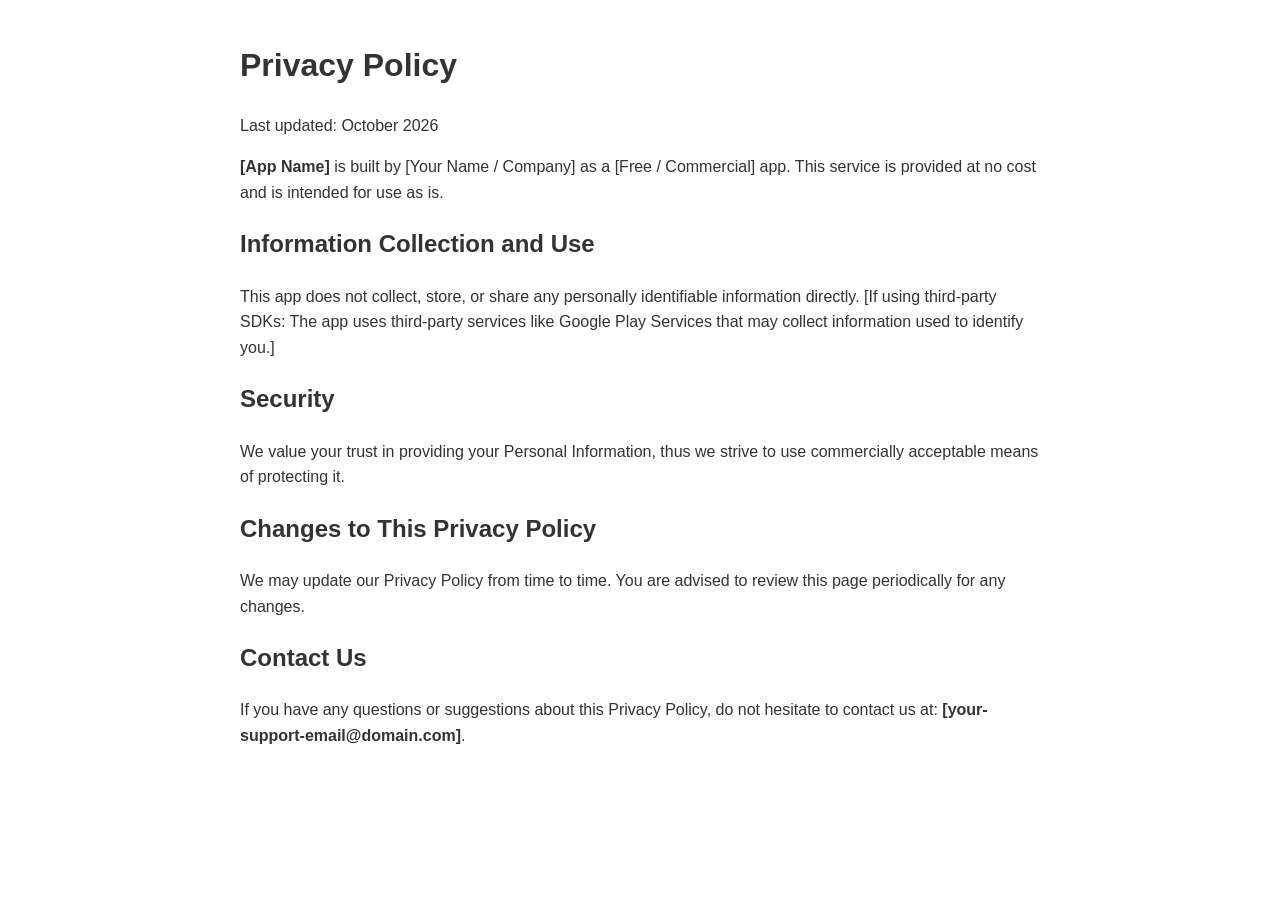
==== Privacy-Policy/index.html @ a376eac1 "Add initial Privacy Policy HTML file" ====
<!DOCTYPE html>
<html lang="en">
<head>
    <meta charset="UTF-8">
    <title>Privacy Policy - [App Name]</title>
    <style>body { font-family: sans-serif; max-width: 800px; margin: 40px auto; padding: 0 20px; line-height: 1.6; color: #333; }</style>
</head>
<body>
    <h1>Privacy Policy</h1>
    <p>Last updated: October 2026</p>
    <p><strong>[App Name]</strong> is built by [Your Name / Company] as a [Free / Commercial] app. This service is provided at no cost and is intended for use as is.</p>
    
    <h2>Information Collection and Use</h2>
    <p>This app does not collect, store, or share any personally identifiable information directly. [If using third-party SDKs: The app uses third-party services like Google Play Services that may collect information used to identify you.]</p>
    
    <h2>Security</h2>
    <p>We value your trust in providing your Personal Information, thus we strive to use commercially acceptable means of protecting it.</p>
    
    <h2>Changes to This Privacy Policy</h2>
    <p>We may update our Privacy Policy from time to time. You are advised to review this page periodically for any changes.</p>
    
    <h2>Contact Us</h2>
    <p>If you have any questions or suggestions about this Privacy Policy, do not hesitate to contact us at: <strong>[your-support-email@domain.com]</strong>.</p>
</body>
</html>
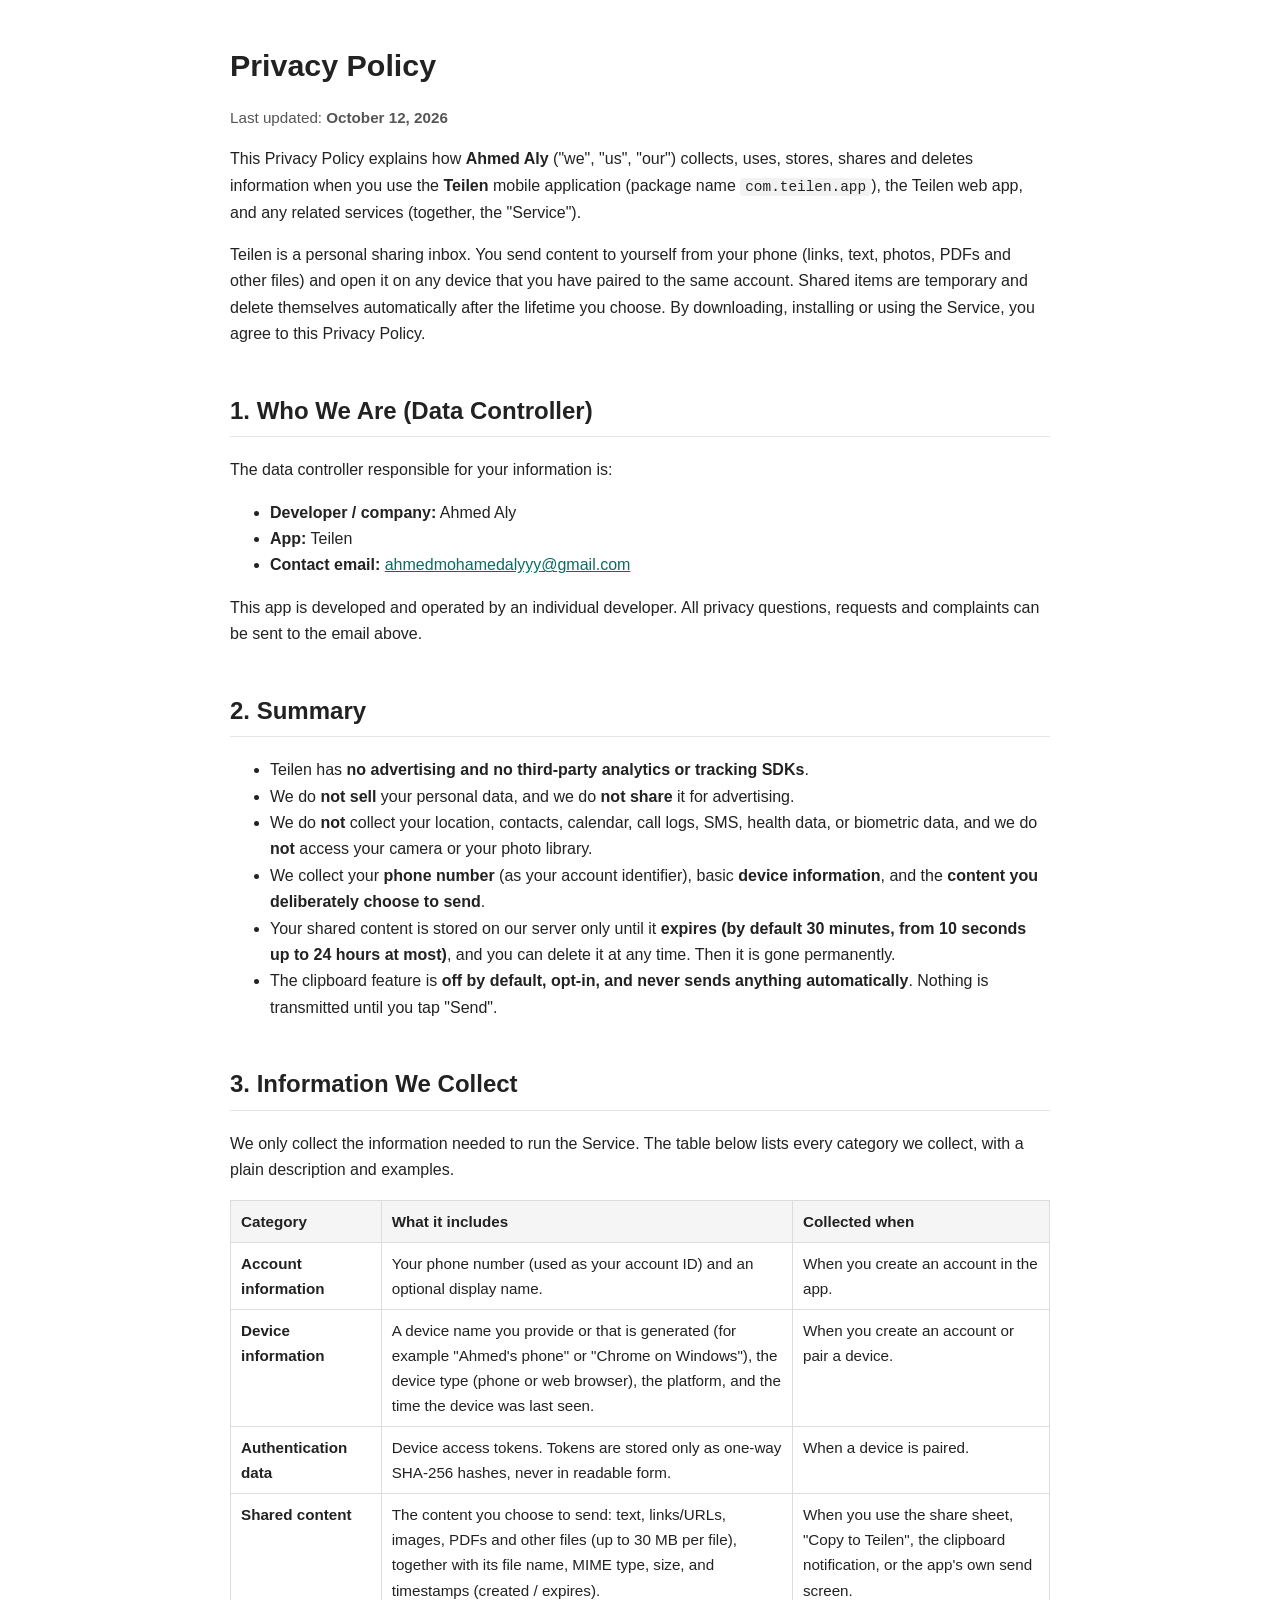
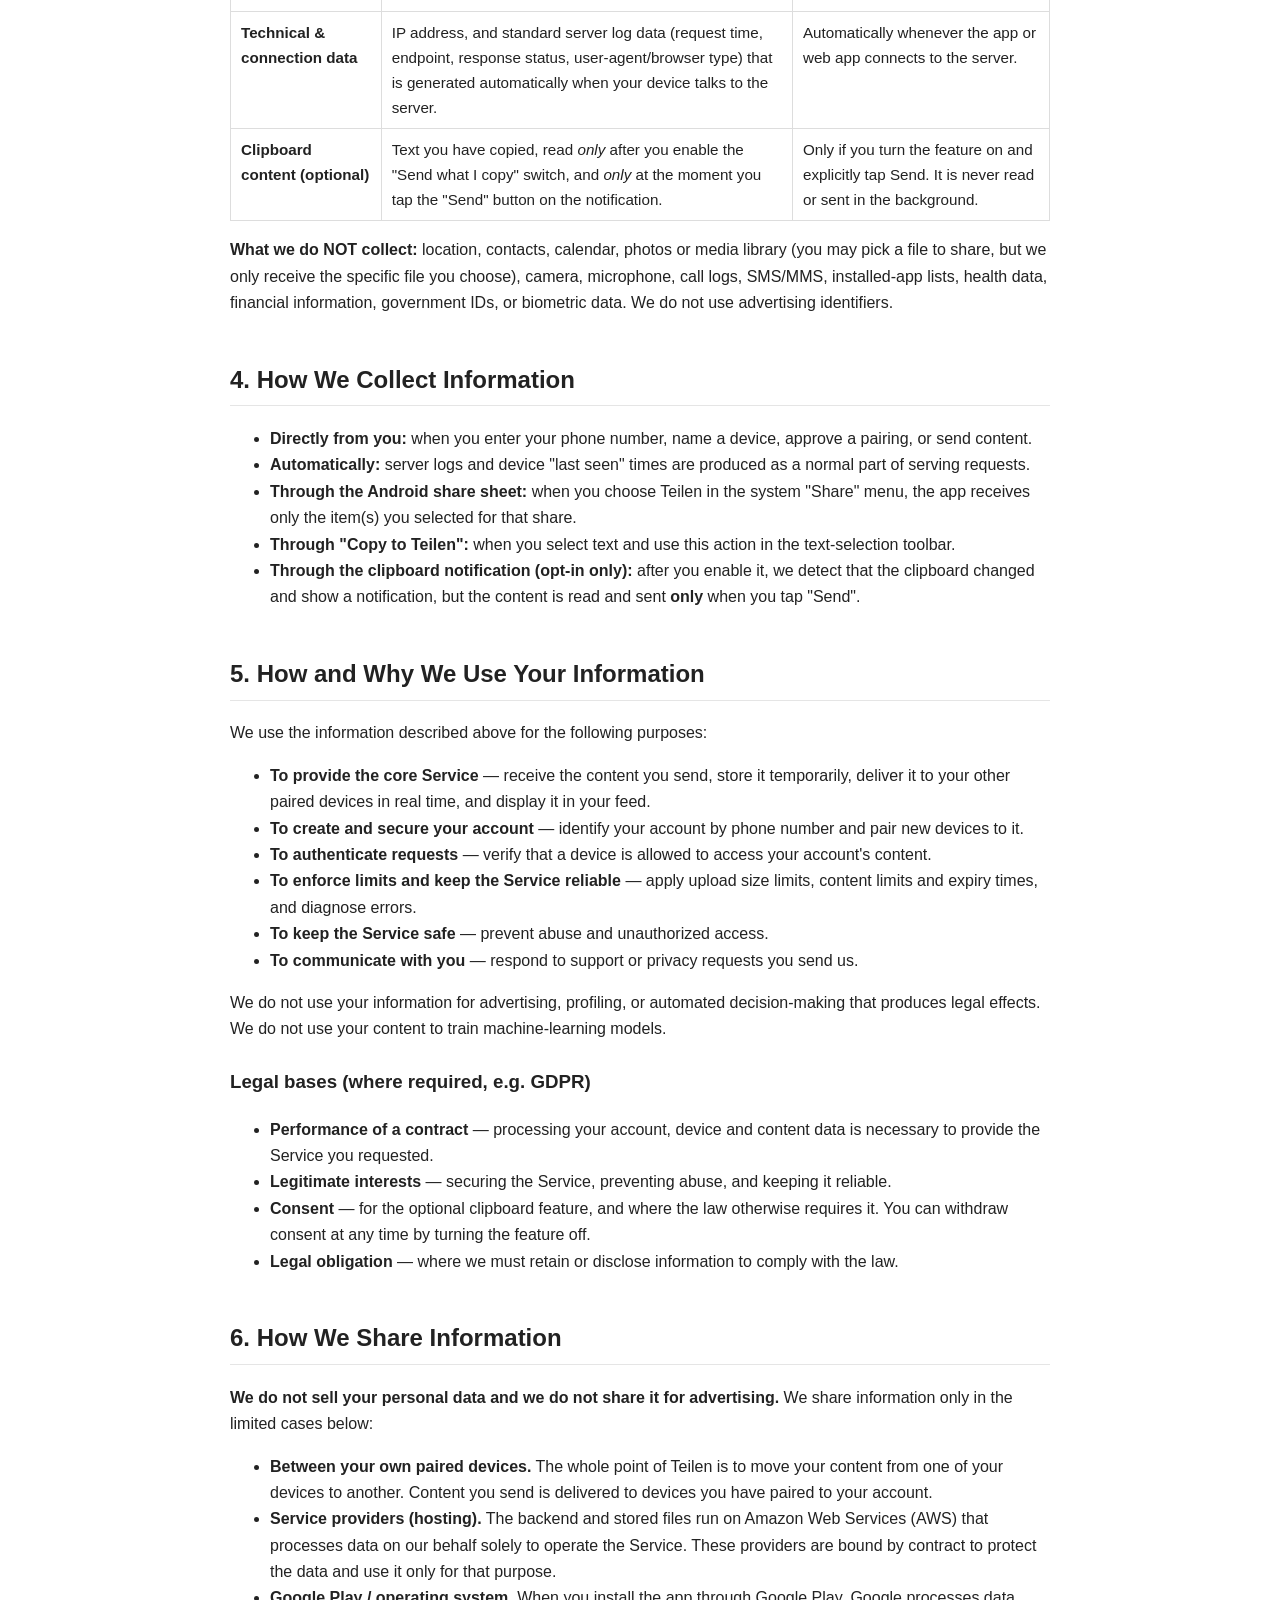
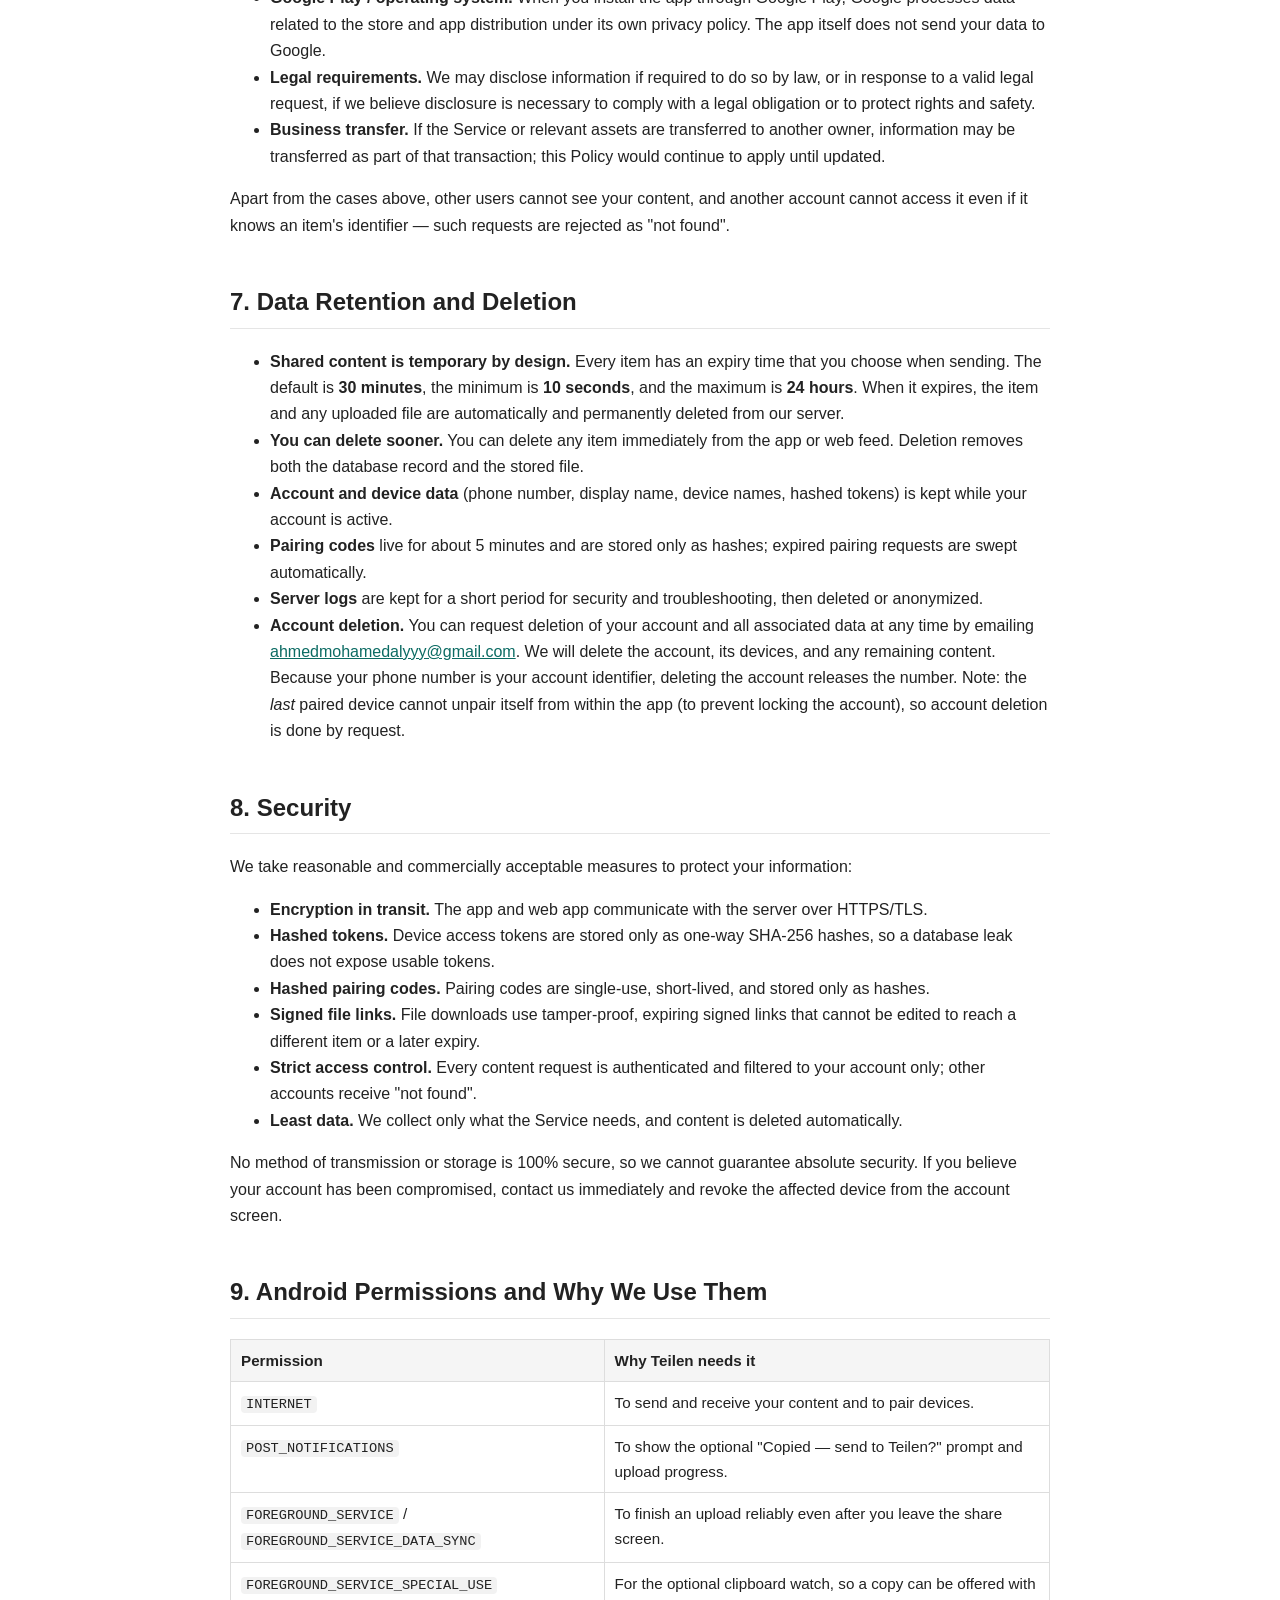
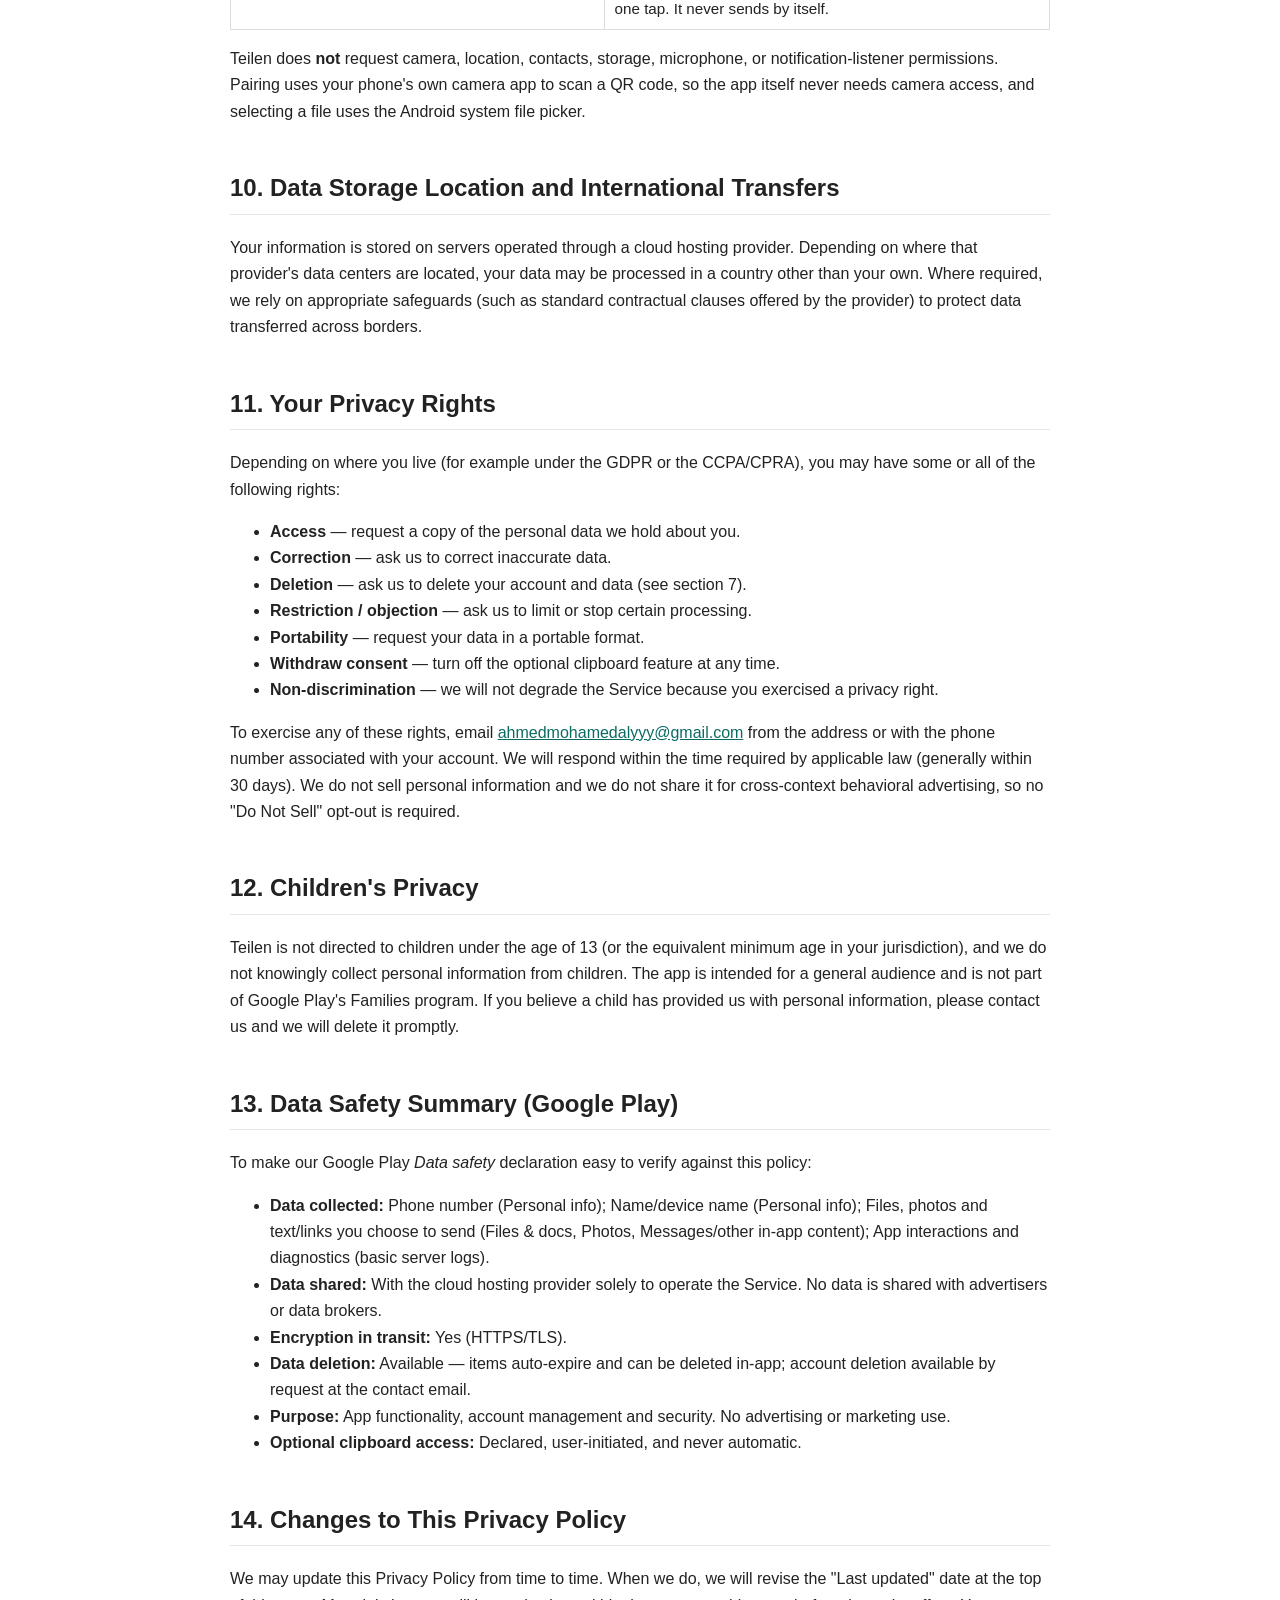
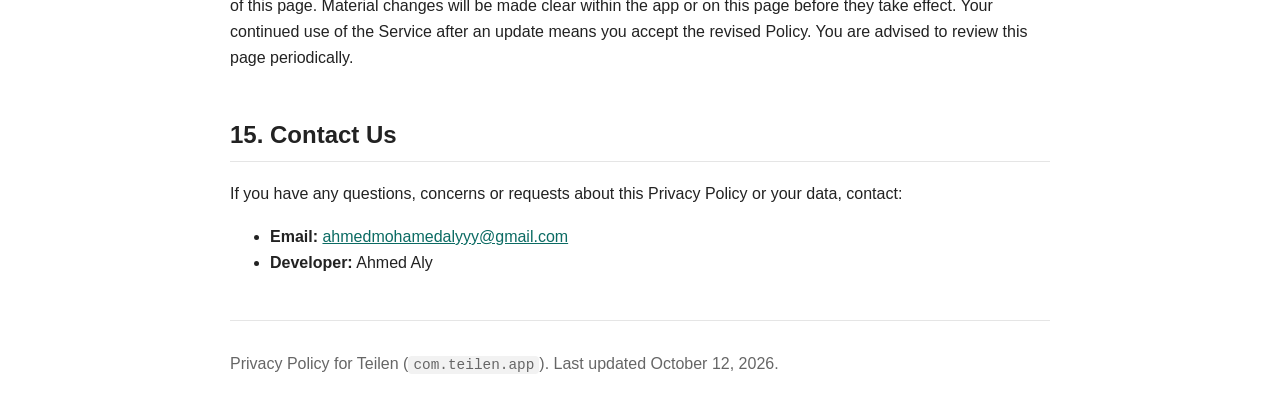
==== commit c2855e27: "feat: update Privacy Policy with detailed data handling practices and security measures" ====
--- a/Privacy-Policy/index.html
+++ b/Privacy-Policy/index.html
@@ -2,24 +2,308 @@
 <html lang="en">
 <head>
     <meta charset="UTF-8">
-    <title>Privacy Policy - [App Name]</title>
-    <style>body { font-family: sans-serif; max-width: 800px; margin: 40px auto; padding: 0 20px; line-height: 1.6; color: #333; }</style>
+    <meta name="viewport" content="width=device-width, initial-scale=1.0">
+    <title>Privacy Policy - Teilen</title>
+    <meta name="description" content="Privacy Policy for the Teilen Android app and web app. What data Teilen collects, how it is used, how long it is kept, and how to delete it.">
+    <style>
+        :root { color-scheme: light dark; }
+        body {
+            font-family: -apple-system, BlinkMacSystemFont, "Segoe UI", Roboto, Helvetica, Arial, sans-serif;
+            max-width: 820px;
+            margin: 40px auto;
+            padding: 0 20px;
+            line-height: 1.65;
+            color: #222;
+            background: #fff;
+        }
+        h1 { font-size: 1.9rem; margin-bottom: 0.2em; }
+        h2 { margin-top: 1.8em; border-bottom: 1px solid #e5e5e5; padding-bottom: 0.25em; }
+        h3 { margin-top: 1.3em; }
+        p, li { font-size: 1rem; }
+        .meta { color: #555; font-size: 0.95rem; }
+        table { border-collapse: collapse; width: 100%; margin: 1em 0; font-size: 0.95rem; }
+        th, td { border: 1px solid #ddd; padding: 8px 10px; text-align: left; vertical-align: top; }
+        th { background: #f5f5f5; }
+        code { background: #f2f2f2; padding: 1px 5px; border-radius: 4px; font-size: 0.9em; }
+        a { color: #0b6b63; }
+        footer { margin-top: 3em; padding-top: 1em; border-top: 1px solid #e5e5e5; color: #666; font-size: 0.9rem; }
+        @media (prefers-color-scheme: dark) {
+            body { color: #e6e6e6; background: #121212; }
+            h2 { border-bottom-color: #333; }
+            .meta, footer { color: #a5a5a5; }
+            th, td { border-color: #333; }
+            th { background: #1e1e1e; }
+            code { background: #262626; }
+            a { color: #5fd3c7; }
+        }
+    </style>
 </head>
 <body>
     <h1>Privacy Policy</h1>
-    <p>Last updated: October 2026</p>
-    <p><strong>[App Name]</strong> is built by [Your Name / Company] as a [Free / Commercial] app. This service is provided at no cost and is intended for use as is.</p>
-    
-    <h2>Information Collection and Use</h2>
-    <p>This app does not collect, store, or share any personally identifiable information directly. [If using third-party SDKs: The app uses third-party services like Google Play Services that may collect information used to identify you.]</p>
-    
-    <h2>Security</h2>
-    <p>We value your trust in providing your Personal Information, thus we strive to use commercially acceptable means of protecting it.</p>
-    
-    <h2>Changes to This Privacy Policy</h2>
-    <p>We may update our Privacy Policy from time to time. You are advised to review this page periodically for any changes.</p>
-    
-    <h2>Contact Us</h2>
-    <p>If you have any questions or suggestions about this Privacy Policy, do not hesitate to contact us at: <strong>[your-support-email@domain.com]</strong>.</p>
+    <p class="meta">Last updated: <strong>October 12, 2026</strong></p>
+
+    <p>
+        This Privacy Policy explains how <strong>Ahmed Aly</strong> ("we", "us", "our") collects,
+        uses, stores, shares and deletes information when you use the <strong>Teilen</strong> mobile
+        application (package name <code>com.teilen.app</code>), the Teilen web app, and any related
+        services (together, the "Service").
+    </p>
+    <p>
+        Teilen is a personal sharing inbox. You send content to yourself from your phone (links,
+        text, photos, PDFs and other files) and open it on any device that you have paired to the
+        same account. Shared items are temporary and delete themselves automatically after the
+        lifetime you choose. By downloading, installing or using the Service, you agree to this
+        Privacy Policy.
+    </p>
+
+    <h2>1. Who We Are (Data Controller)</h2>
+    <p>
+        The data controller responsible for your information is:
+    </p>
+    <ul>
+        <li><strong>Developer / company:</strong> Ahmed Aly</li>
+        <li><strong>App:</strong> Teilen</li>
+        <li><strong>Contact email:</strong> <a href="mailto:ahmedmohamedalyyy@gmail.com">ahmedmohamedalyyy@gmail.com</a></li>
+    </ul>
+    <p>
+        This app is developed and operated by an individual developer. All privacy questions,
+        requests and complaints can be sent to the email above.
+    </p>
+
+    <h2>2. Summary</h2>
+    <ul>
+        <li>Teilen has <strong>no advertising and no third-party analytics or tracking SDKs</strong>.</li>
+        <li>We do <strong>not sell</strong> your personal data, and we do <strong>not share</strong> it for advertising.</li>
+        <li>We do <strong>not</strong> collect your location, contacts, calendar, call logs, SMS, health data, or biometric data, and we do <strong>not</strong> access your camera or your photo library.</li>
+        <li>We collect your <strong>phone number</strong> (as your account identifier), basic <strong>device information</strong>, and the <strong>content you deliberately choose to send</strong>.</li>
+        <li>Your shared content is stored on our server only until it <strong>expires (by default 30 minutes, from 10 seconds up to 24 hours at most)</strong>, and you can delete it at any time. Then it is gone permanently.</li>
+        <li>The clipboard feature is <strong>off by default, opt-in, and never sends anything automatically</strong>. Nothing is transmitted until you tap "Send".</li>
+    </ul>
+
+    <h2>3. Information We Collect</h2>
+    <p>
+        We only collect the information needed to run the Service. The table below lists every
+        category we collect, with a plain description and examples.
+    </p>
+
+    <table>
+        <thead>
+            <tr>
+                <th>Category</th>
+                <th>What it includes</th>
+                <th>Collected when</th>
+            </tr>
+        </thead>
+        <tbody>
+            <tr>
+                <td><strong>Account information</strong></td>
+                <td>Your phone number (used as your account ID) and an optional display name.</td>
+                <td>When you create an account in the app.</td>
+            </tr>
+            <tr>
+                <td><strong>Device information</strong></td>
+                <td>A device name you provide or that is generated (for example "Ahmed's phone" or "Chrome on Windows"), the device type (phone or web browser), the platform, and the time the device was last seen.</td>
+                <td>When you create an account or pair a device.</td>
+            </tr>
+            <tr>
+                <td><strong>Authentication data</strong></td>
+                <td>Device access tokens. Tokens are stored only as one-way SHA-256 hashes, never in readable form.</td>
+                <td>When a device is paired.</td>
+            </tr>
+            <tr>
+                <td><strong>Shared content</strong></td>
+                <td>The content you choose to send: text, links/URLs, images, PDFs and other files (up to 30&nbsp;MB per file), together with its file name, MIME type, size, and timestamps (created / expires).</td>
+                <td>When you use the share sheet, "Copy to Teilen", the clipboard notification, or the app's own send screen.</td>
+            </tr>
+            <tr>
+                <td><strong>Technical &amp; connection data</strong></td>
+                <td>IP address, and standard server log data (request time, endpoint, response status, user-agent/browser type) that is generated automatically when your device talks to the server.</td>
+                <td>Automatically whenever the app or web app connects to the server.</td>
+            </tr>
+            <tr>
+                <td><strong>Clipboard content (optional)</strong></td>
+                <td>Text you have copied, read <em>only</em> after you enable the "Send what I copy" switch, and <em>only</em> at the moment you tap the "Send" button on the notification.</td>
+                <td>Only if you turn the feature on and explicitly tap Send. It is never read or sent in the background.</td>
+            </tr>
+        </tbody>
+    </table>
+
+    <p>
+        <strong>What we do NOT collect:</strong> location, contacts, calendar, photos or media
+        library (you may pick a file to share, but we only receive the specific file you choose),
+        camera, microphone, call logs, SMS/MMS, installed-app lists, health data, financial
+        information, government IDs, or biometric data. We do not use advertising identifiers.
+    </p>
+
+    <h2>4. How We Collect Information</h2>
+    <ul>
+        <li><strong>Directly from you:</strong> when you enter your phone number, name a device, approve a pairing, or send content.</li>
+        <li><strong>Automatically:</strong> server logs and device "last seen" times are produced as a normal part of serving requests.</li>
+        <li><strong>Through the Android share sheet:</strong> when you choose Teilen in the system "Share" menu, the app receives only the item(s) you selected for that share.</li>
+        <li><strong>Through "Copy to Teilen":</strong> when you select text and use this action in the text-selection toolbar.</li>
+        <li><strong>Through the clipboard notification (opt-in only):</strong> after you enable it, we detect that the clipboard changed and show a notification, but the content is read and sent <strong>only</strong> when you tap "Send".</li>
+    </ul>
+
+    <h2>5. How and Why We Use Your Information</h2>
+    <p>We use the information described above for the following purposes:</p>
+    <ul>
+        <li><strong>To provide the core Service</strong> — receive the content you send, store it temporarily, deliver it to your other paired devices in real time, and display it in your feed.</li>
+        <li><strong>To create and secure your account</strong> — identify your account by phone number and pair new devices to it.</li>
+        <li><strong>To authenticate requests</strong> — verify that a device is allowed to access your account's content.</li>
+        <li><strong>To enforce limits and keep the Service reliable</strong> — apply upload size limits, content limits and expiry times, and diagnose errors.</li>
+        <li><strong>To keep the Service safe</strong> — prevent abuse and unauthorized access.</li>
+        <li><strong>To communicate with you</strong> — respond to support or privacy requests you send us.</li>
+    </ul>
+    <p>
+        We do not use your information for advertising, profiling, or automated decision-making that
+        produces legal effects. We do not use your content to train machine-learning models.
+    </p>
+
+    <h3>Legal bases (where required, e.g. GDPR)</h3>
+    <ul>
+        <li><strong>Performance of a contract</strong> — processing your account, device and content data is necessary to provide the Service you requested.</li>
+        <li><strong>Legitimate interests</strong> — securing the Service, preventing abuse, and keeping it reliable.</li>
+        <li><strong>Consent</strong> — for the optional clipboard feature, and where the law otherwise requires it. You can withdraw consent at any time by turning the feature off.</li>
+        <li><strong>Legal obligation</strong> — where we must retain or disclose information to comply with the law.</li>
+    </ul>
+
+    <h2>6. How We Share Information</h2>
+    <p>
+        <strong>We do not sell your personal data and we do not share it for advertising.</strong>
+        We share information only in the limited cases below:
+    </p>
+    <ul>
+        <li><strong>Between your own paired devices.</strong> The whole point of Teilen is to move your content from one of your devices to another. Content you send is delivered to devices you have paired to your account.</li>
+        <li><strong>Service providers (hosting).</strong> The backend and stored files run on Amazon Web Services (AWS) that processes data on our behalf solely to operate the Service. These providers are bound by contract to protect the data and use it only for that purpose.</li>
+        <li><strong>Google Play / operating system.</strong> When you install the app through Google Play, Google processes data related to the store and app distribution under its own privacy policy. The app itself does not send your data to Google.</li>
+        <li><strong>Legal requirements.</strong> We may disclose information if required to do so by law, or in response to a valid legal request, if we believe disclosure is necessary to comply with a legal obligation or to protect rights and safety.</li>
+        <li><strong>Business transfer.</strong> If the Service or relevant assets are transferred to another owner, information may be transferred as part of that transaction; this Policy would continue to apply until updated.</li>
+    </ul>
+    <p>
+        Apart from the cases above, other users cannot see your content, and another account cannot
+        access it even if it knows an item's identifier — such requests are rejected as "not found".
+    </p>
+
+    <h2>7. Data Retention and Deletion</h2>
+    <ul>
+        <li><strong>Shared content is temporary by design.</strong> Every item has an expiry time that you choose when sending. The default is <strong>30 minutes</strong>, the minimum is <strong>10 seconds</strong>, and the maximum is <strong>24 hours</strong>. When it expires, the item and any uploaded file are automatically and permanently deleted from our server.</li>
+        <li><strong>You can delete sooner.</strong> You can delete any item immediately from the app or web feed. Deletion removes both the database record and the stored file.</li>
+        <li><strong>Account and device data</strong> (phone number, display name, device names, hashed tokens) is kept while your account is active.</li>
+        <li><strong>Pairing codes</strong> live for about 5 minutes and are stored only as hashes; expired pairing requests are swept automatically.</li>
+        <li><strong>Server logs</strong> are kept for a short period for security and troubleshooting, then deleted or anonymized.</li>
+        <li><strong>Account deletion.</strong> You can request deletion of your account and all associated data at any time by emailing <a href="mailto:ahmedmohamedalyyy@gmail.com">ahmedmohamedalyyy@gmail.com</a>. We will delete the account, its devices, and any remaining content. Because your phone number is your account identifier, deleting the account releases the number. Note: the <em>last</em> paired device cannot unpair itself from within the app (to prevent locking the account), so account deletion is done by request.</li>
+    </ul>
+
+    <h2>8. Security</h2>
+    <p>
+        We take reasonable and commercially acceptable measures to protect your information:
+    </p>
+    <ul>
+        <li><strong>Encryption in transit.</strong> The app and web app communicate with the server over HTTPS/TLS.</li>
+        <li><strong>Hashed tokens.</strong> Device access tokens are stored only as one-way SHA-256 hashes, so a database leak does not expose usable tokens.</li>
+        <li><strong>Hashed pairing codes.</strong> Pairing codes are single-use, short-lived, and stored only as hashes.</li>
+        <li><strong>Signed file links.</strong> File downloads use tamper-proof, expiring signed links that cannot be edited to reach a different item or a later expiry.</li>
+        <li><strong>Strict access control.</strong> Every content request is authenticated and filtered to your account only; other accounts receive "not found".</li>
+        <li><strong>Least data.</strong> We collect only what the Service needs, and content is deleted automatically.</li>
+    </ul>
+    <p>
+        No method of transmission or storage is 100% secure, so we cannot guarantee absolute
+        security. If you believe your account has been compromised, contact us immediately and
+        revoke the affected device from the account screen.
+    </p>
+
+    <h2>9. Android Permissions and Why We Use Them</h2>
+    <table>
+        <thead>
+            <tr><th>Permission</th><th>Why Teilen needs it</th></tr>
+        </thead>
+        <tbody>
+            <tr><td><code>INTERNET</code></td><td>To send and receive your content and to pair devices.</td></tr>
+            <tr><td><code>POST_NOTIFICATIONS</code></td><td>To show the optional "Copied — send to Teilen?" prompt and upload progress.</td></tr>
+            <tr><td><code>FOREGROUND_SERVICE</code> / <code>FOREGROUND_SERVICE_DATA_SYNC</code></td><td>To finish an upload reliably even after you leave the share screen.</td></tr>
+            <tr><td><code>FOREGROUND_SERVICE_SPECIAL_USE</code></td><td>For the optional clipboard watch, so a copy can be offered with one tap. It never sends by itself.</td></tr>
+        </tbody>
+    </table>
+    <p>
+        Teilen does <strong>not</strong> request camera, location, contacts, storage, microphone, or
+        notification-listener permissions. Pairing uses your phone's own camera app to scan a QR
+        code, so the app itself never needs camera access, and selecting a file uses the Android
+        system file picker.
+    </p>
+
+    <h2>10. Data Storage Location and International Transfers</h2>
+    <p>
+        Your information is stored on servers operated through a cloud hosting provider. Depending
+        on where that provider's data centers are located, your data may be processed in a country
+        other than your own. Where required, we rely on appropriate safeguards (such as standard
+        contractual clauses offered by the provider) to protect data transferred across borders.
+    </p>
+
+    <h2>11. Your Privacy Rights</h2>
+    <p>
+        Depending on where you live (for example under the GDPR or the CCPA/CPRA), you may have
+        some or all of the following rights:
+    </p>
+    <ul>
+        <li><strong>Access</strong> — request a copy of the personal data we hold about you.</li>
+        <li><strong>Correction</strong> — ask us to correct inaccurate data.</li>
+        <li><strong>Deletion</strong> — ask us to delete your account and data (see section 7).</li>
+        <li><strong>Restriction / objection</strong> — ask us to limit or stop certain processing.</li>
+        <li><strong>Portability</strong> — request your data in a portable format.</li>
+        <li><strong>Withdraw consent</strong> — turn off the optional clipboard feature at any time.</li>
+        <li><strong>Non-discrimination</strong> — we will not degrade the Service because you exercised a privacy right.</li>
+    </ul>
+    <p>
+        To exercise any of these rights, email
+        <a href="mailto:ahmedmohamedalyyy@gmail.com">ahmedmohamedalyyy@gmail.com</a> from the address
+        or with the phone number associated with your account. We will respond within the time
+        required by applicable law (generally within 30 days). We do not sell personal information
+        and we do not share it for cross-context behavioral advertising, so no "Do Not Sell" opt-out
+        is required.
+    </p>
+
+    <h2>12. Children's Privacy</h2>
+    <p>
+        Teilen is not directed to children under the age of 13 (or the equivalent minimum age in your
+        jurisdiction), and we do not knowingly collect personal information from children. The app
+        is intended for a general audience and is not part of Google Play's Families program. If you
+        believe a child has provided us with personal information, please contact us and we will
+        delete it promptly.
+    </p>
+
+    <h2>13. Data Safety Summary (Google Play)</h2>
+    <p>
+        To make our Google Play <em>Data safety</em> declaration easy to verify against this policy:
+    </p>
+    <ul>
+        <li><strong>Data collected:</strong> Phone number (Personal info); Name/device name (Personal info); Files, photos and text/links you choose to send (Files &amp; docs, Photos, Messages/other in-app content); App interactions and diagnostics (basic server logs).</li>
+        <li><strong>Data shared:</strong> With the cloud hosting provider solely to operate the Service. No data is shared with advertisers or data brokers.</li>
+        <li><strong>Encryption in transit:</strong> Yes (HTTPS/TLS).</li>
+        <li><strong>Data deletion:</strong> Available — items auto-expire and can be deleted in-app; account deletion available by request at the contact email.</li>
+        <li><strong>Purpose:</strong> App functionality, account management and security. No advertising or marketing use.</li>
+        <li><strong>Optional clipboard access:</strong> Declared, user-initiated, and never automatic.</li>
+    </ul>
+
+    <h2>14. Changes to This Privacy Policy</h2>
+    <p>
+        We may update this Privacy Policy from time to time. When we do, we will revise the "Last
+        updated" date at the top of this page. Material changes will be made clear within the app or
+        on this page before they take effect. Your continued use of the Service after an update
+        means you accept the revised Policy. You are advised to review this page periodically.
+    </p>
+
+    <h2>15. Contact Us</h2>
+    <p>
+        If you have any questions, concerns or requests about this Privacy Policy or your data,
+        contact:
+    </p>
+    <ul>
+        <li><strong>Email:</strong> <a href="mailto:ahmedmohamedalyyy@gmail.com">ahmedmohamedalyyy@gmail.com</a></li>
+        <li><strong>Developer:</strong> Ahmed Aly</li>
+    </ul>
+
+    <footer>
+        <p>Privacy Policy for Teilen (<code>com.teilen.app</code>). Last updated October 12, 2026.</p>
+    </footer>
 </body>
 </html>
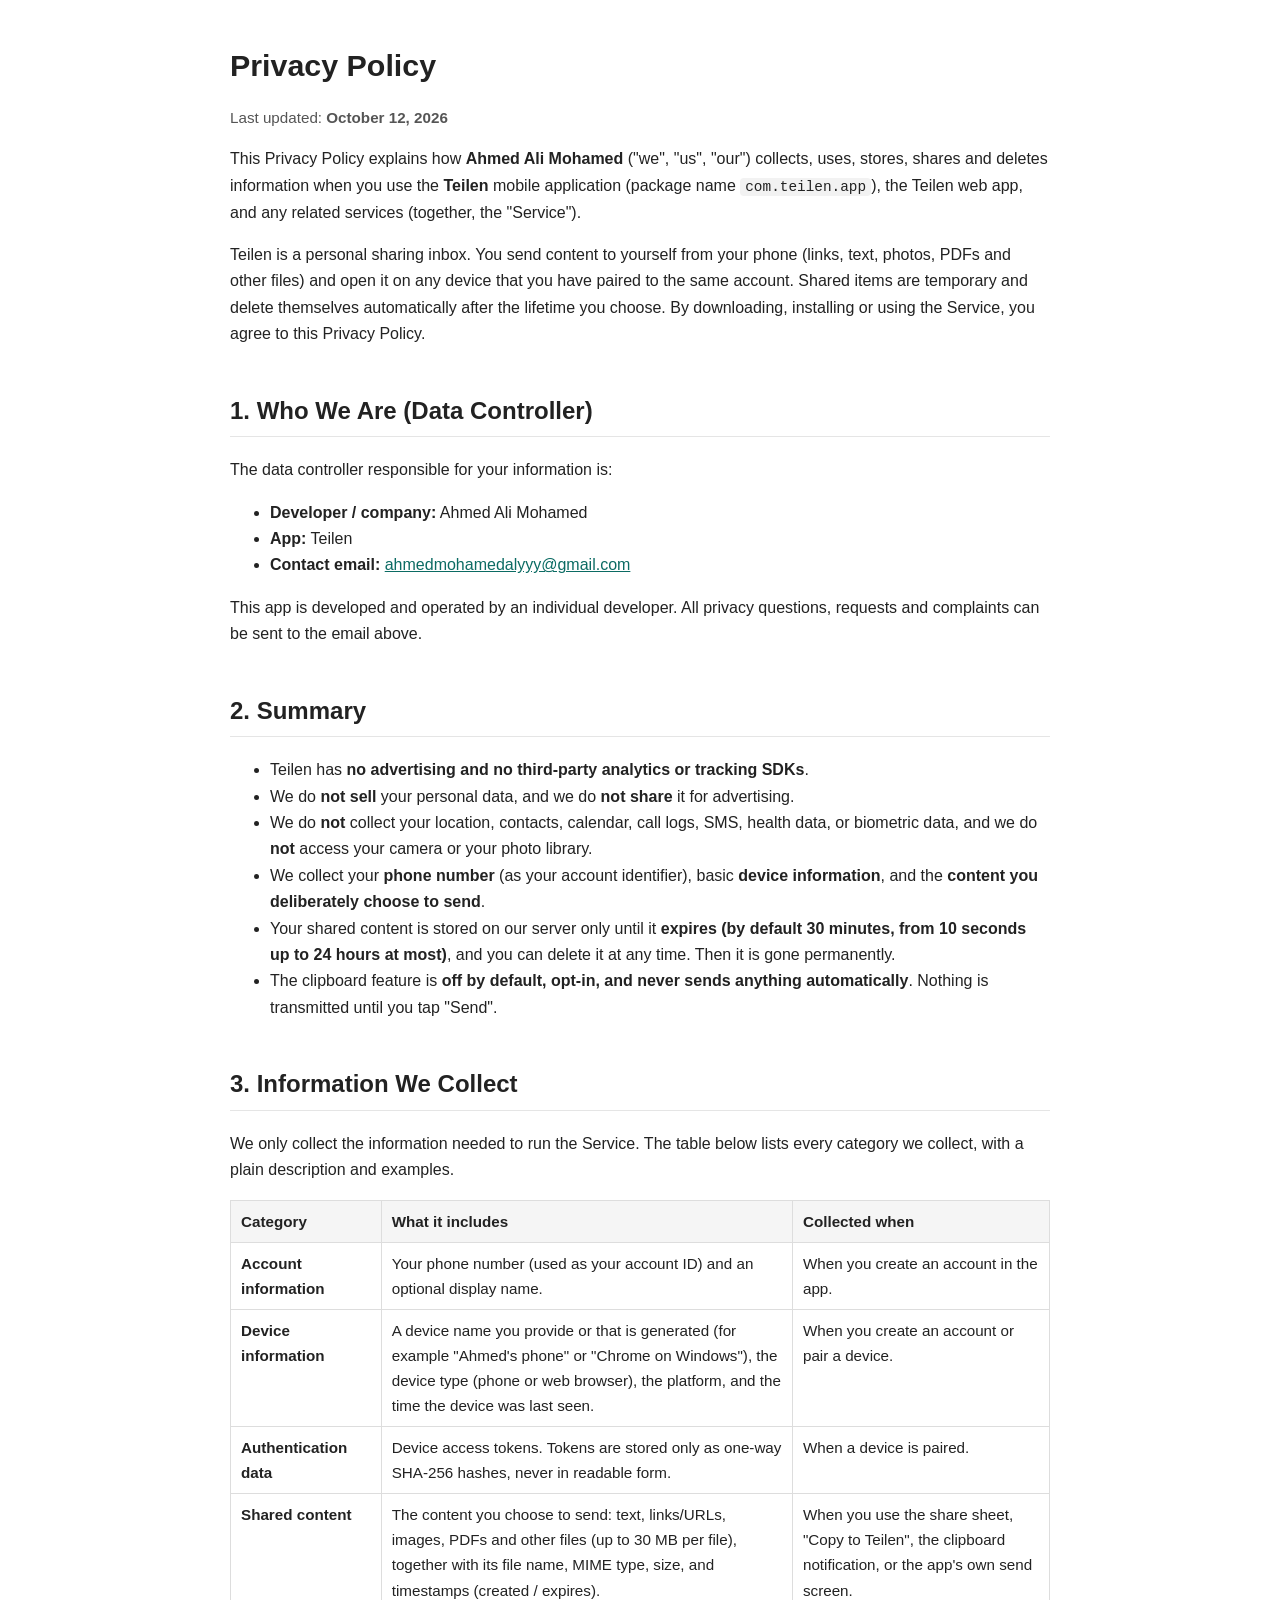
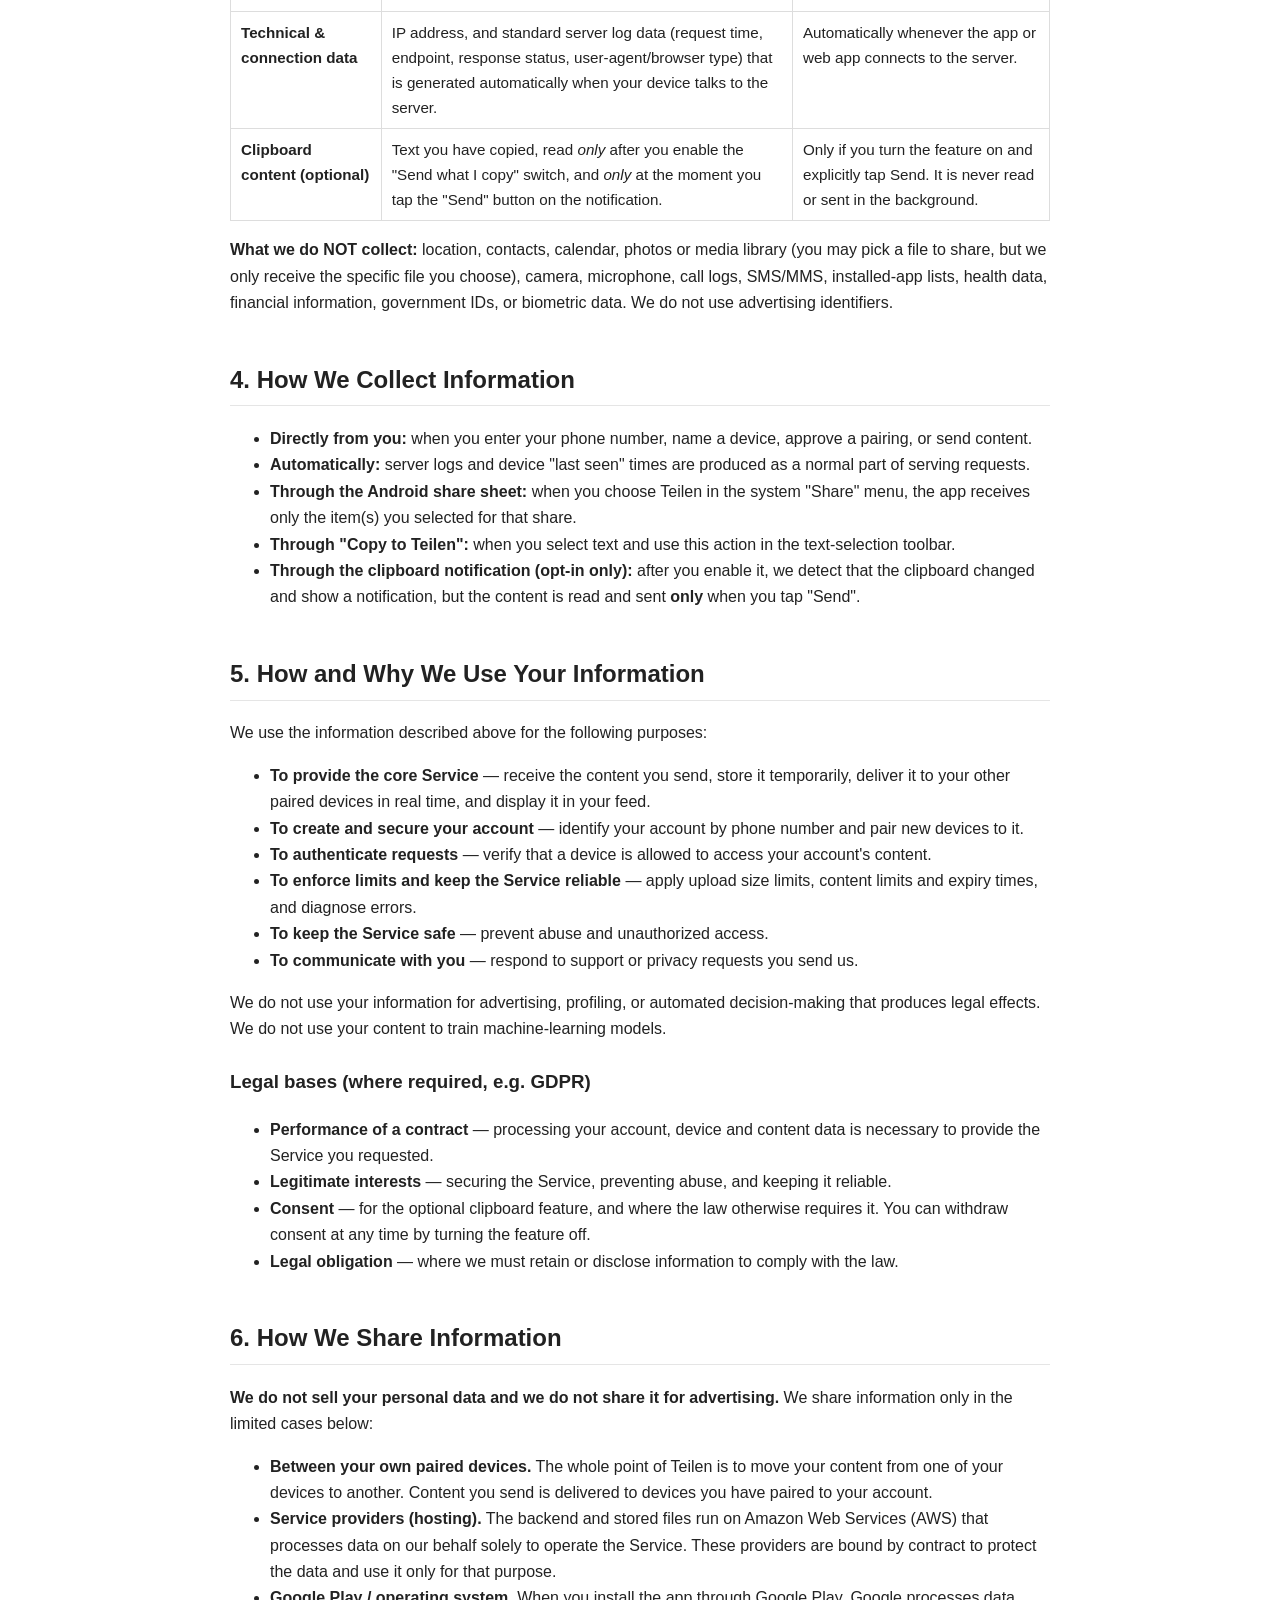
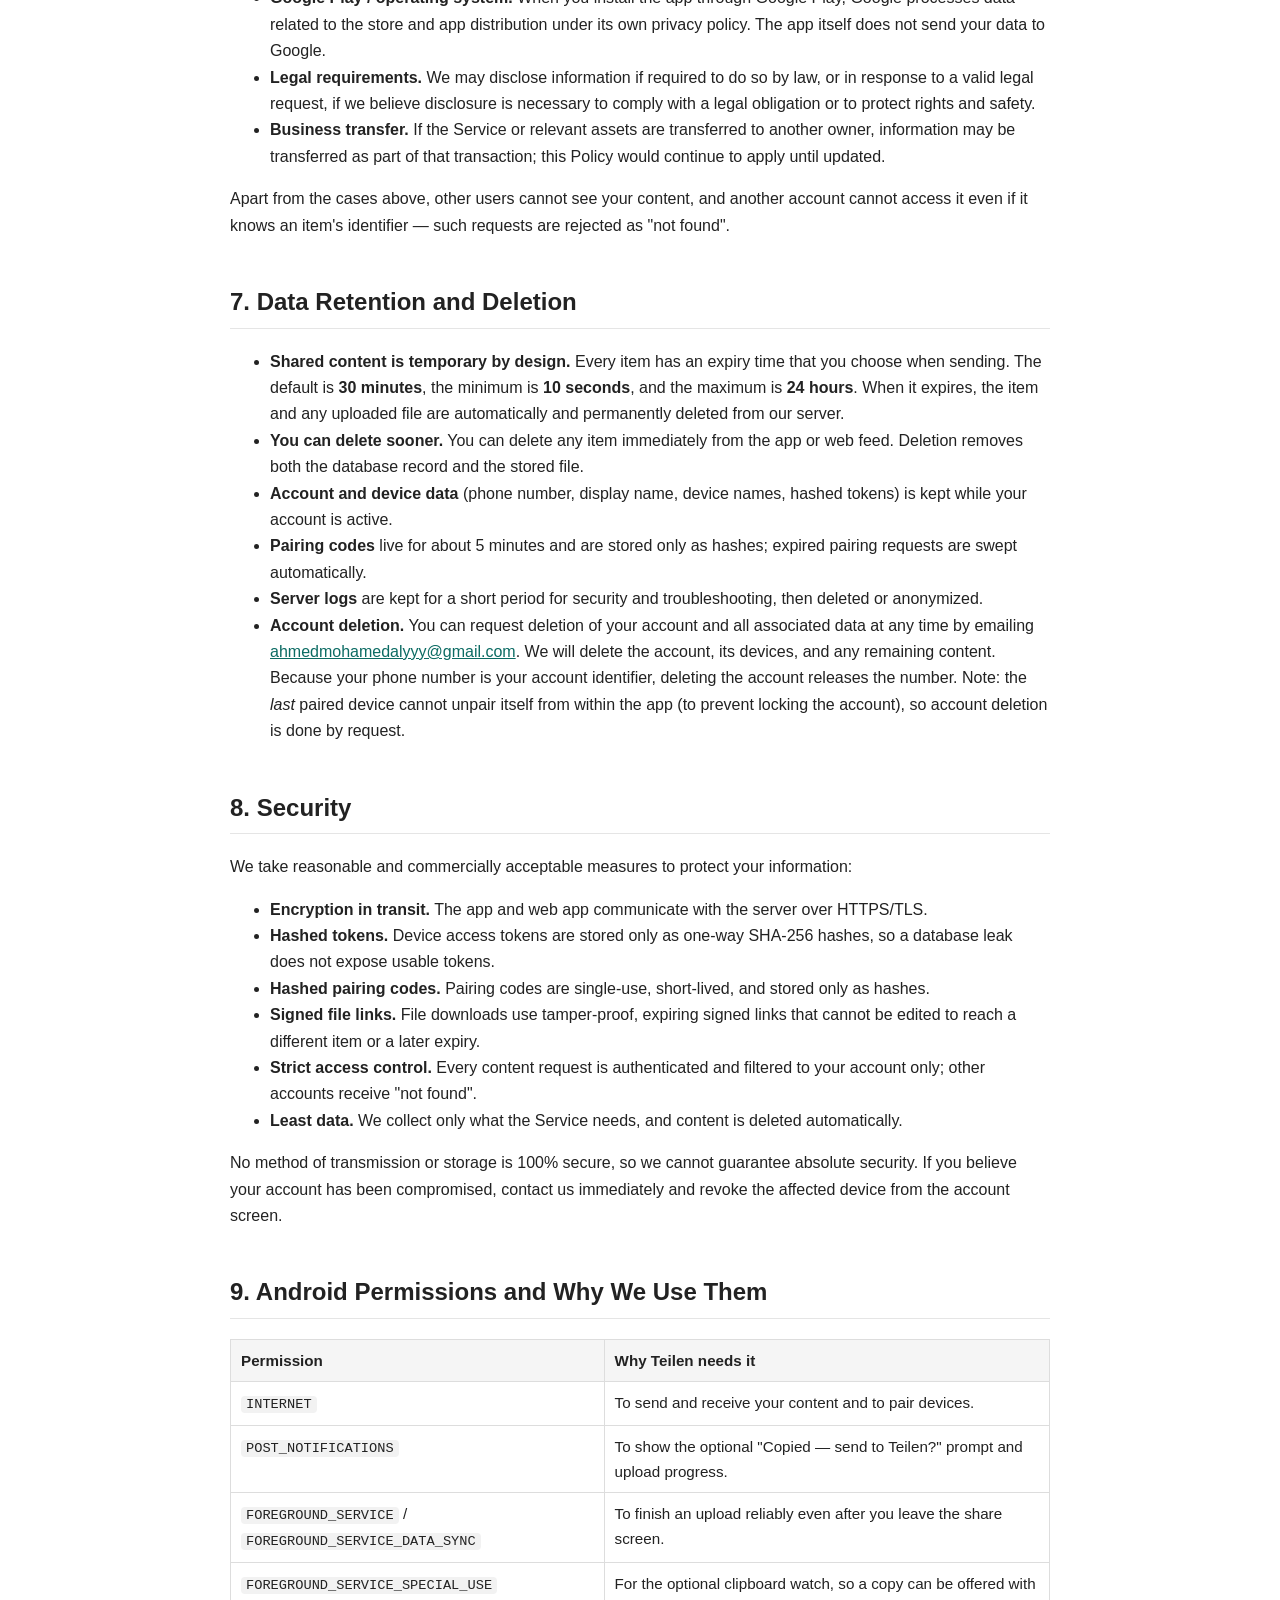
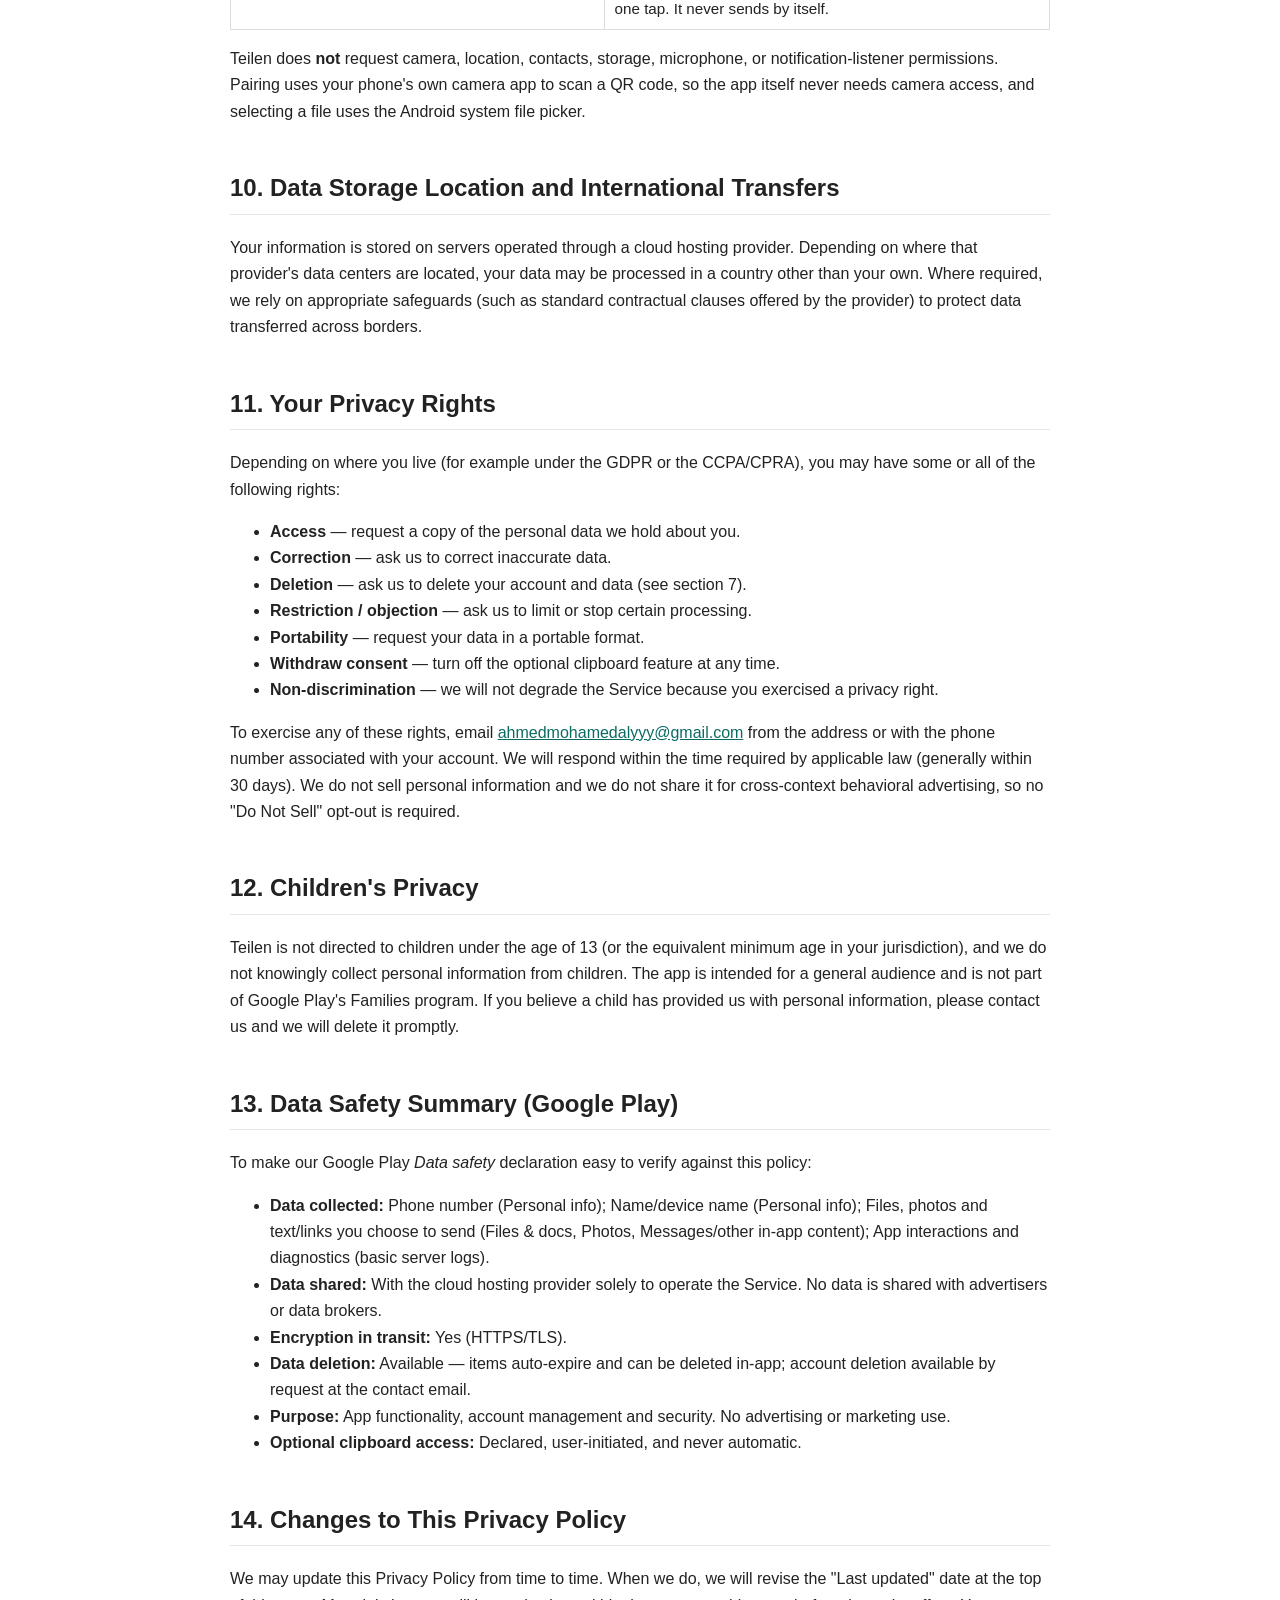
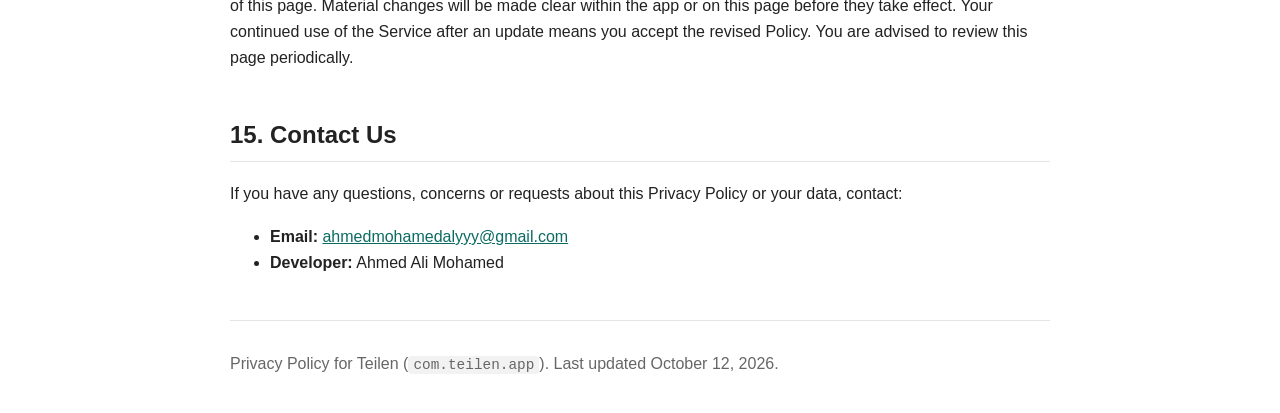
==== commit 543c6879: "Update developer name in Privacy Policy" ====
--- a/Privacy-Policy/index.html
+++ b/Privacy-Policy/index.html
@@ -43,7 +43,7 @@
     <p class="meta">Last updated: <strong>October 12, 2026</strong></p>
 
     <p>
-        This Privacy Policy explains how <strong>Ahmed Aly</strong> ("we", "us", "our") collects,
+        This Privacy Policy explains how <strong>Ahmed Ali Mohamed</strong> ("we", "us", "our") collects,
         uses, stores, shares and deletes information when you use the <strong>Teilen</strong> mobile
         application (package name <code>com.teilen.app</code>), the Teilen web app, and any related
         services (together, the "Service").
@@ -61,7 +61,7 @@
         The data controller responsible for your information is:
     </p>
     <ul>
-        <li><strong>Developer / company:</strong> Ahmed Aly</li>
+        <li><strong>Developer / company:</strong> Ahmed Ali Mohamed</li>
         <li><strong>App:</strong> Teilen</li>
         <li><strong>Contact email:</strong> <a href="mailto:ahmedmohamedalyyy@gmail.com">ahmedmohamedalyyy@gmail.com</a></li>
     </ul>
@@ -299,7 +299,7 @@
     </p>
     <ul>
         <li><strong>Email:</strong> <a href="mailto:ahmedmohamedalyyy@gmail.com">ahmedmohamedalyyy@gmail.com</a></li>
-        <li><strong>Developer:</strong> Ahmed Aly</li>
+        <li><strong>Developer:</strong> Ahmed Ali Mohamed</li>
     </ul>
 
     <footer>
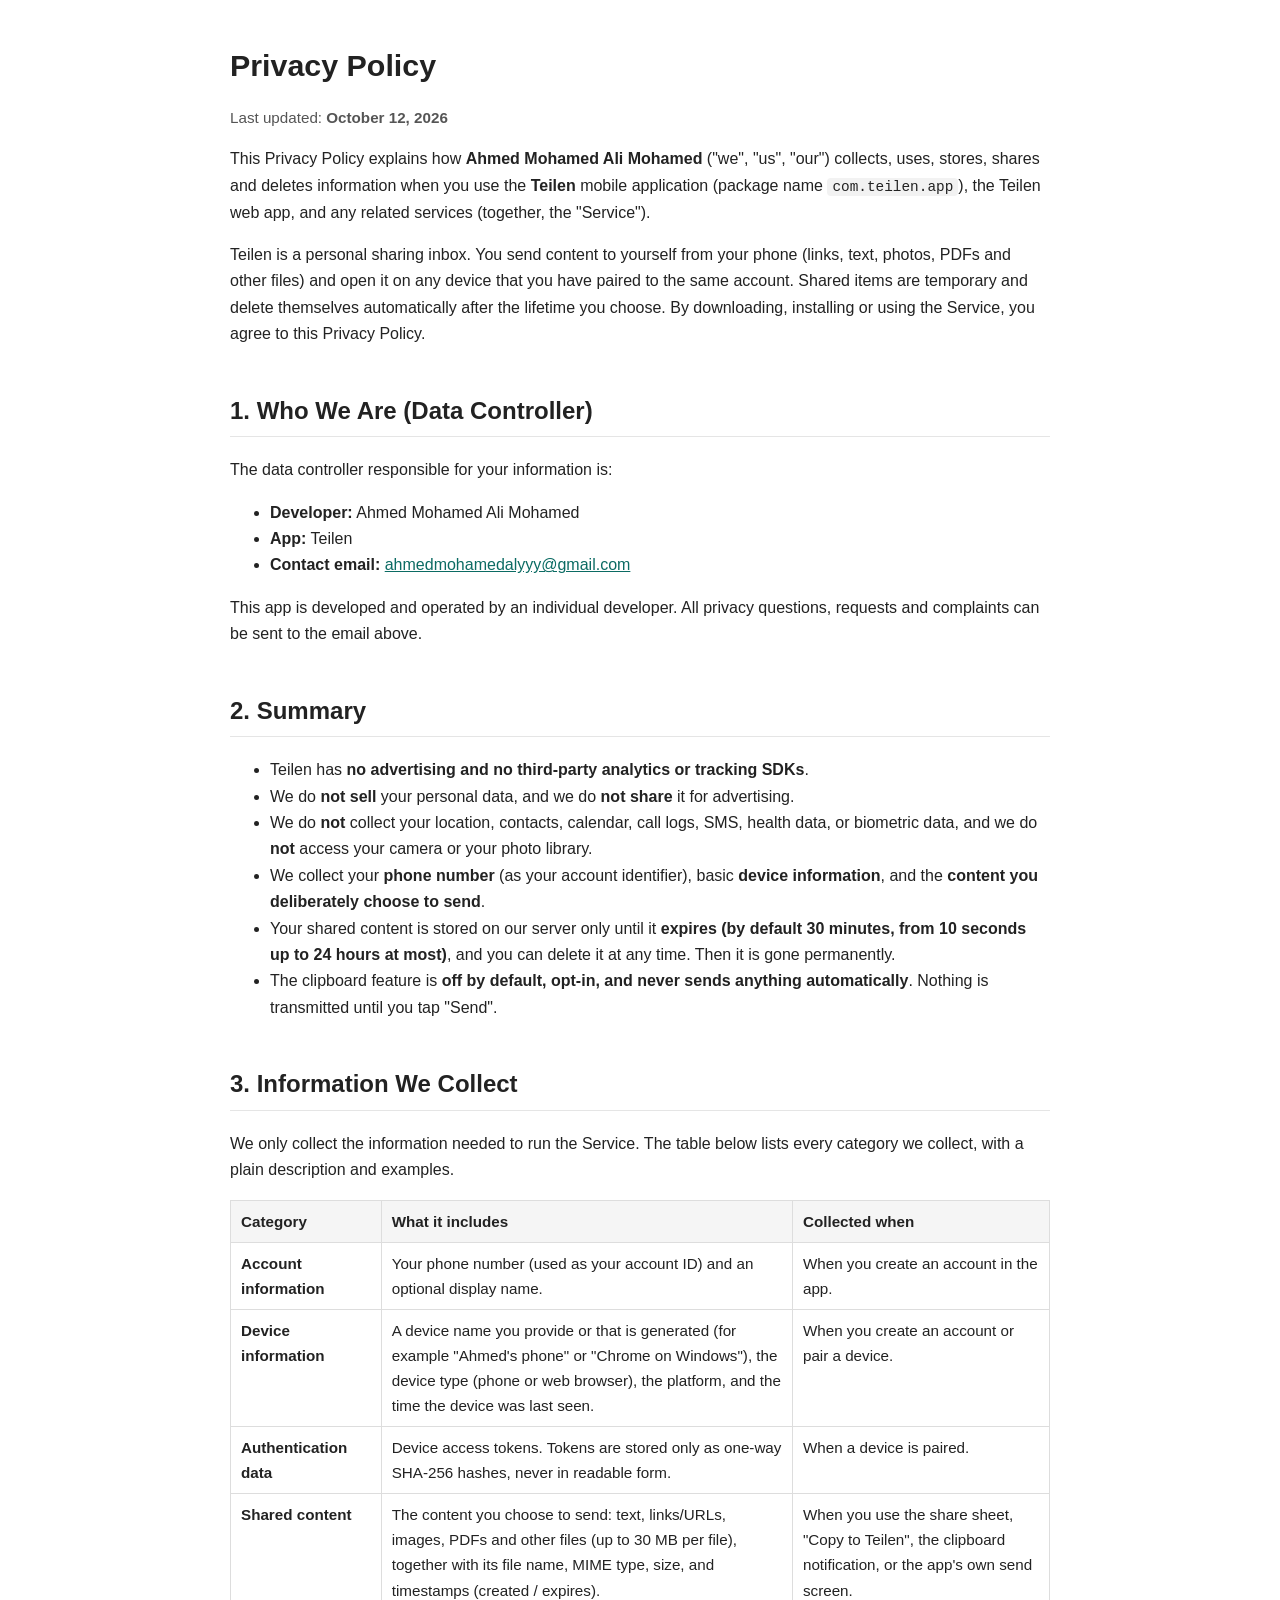
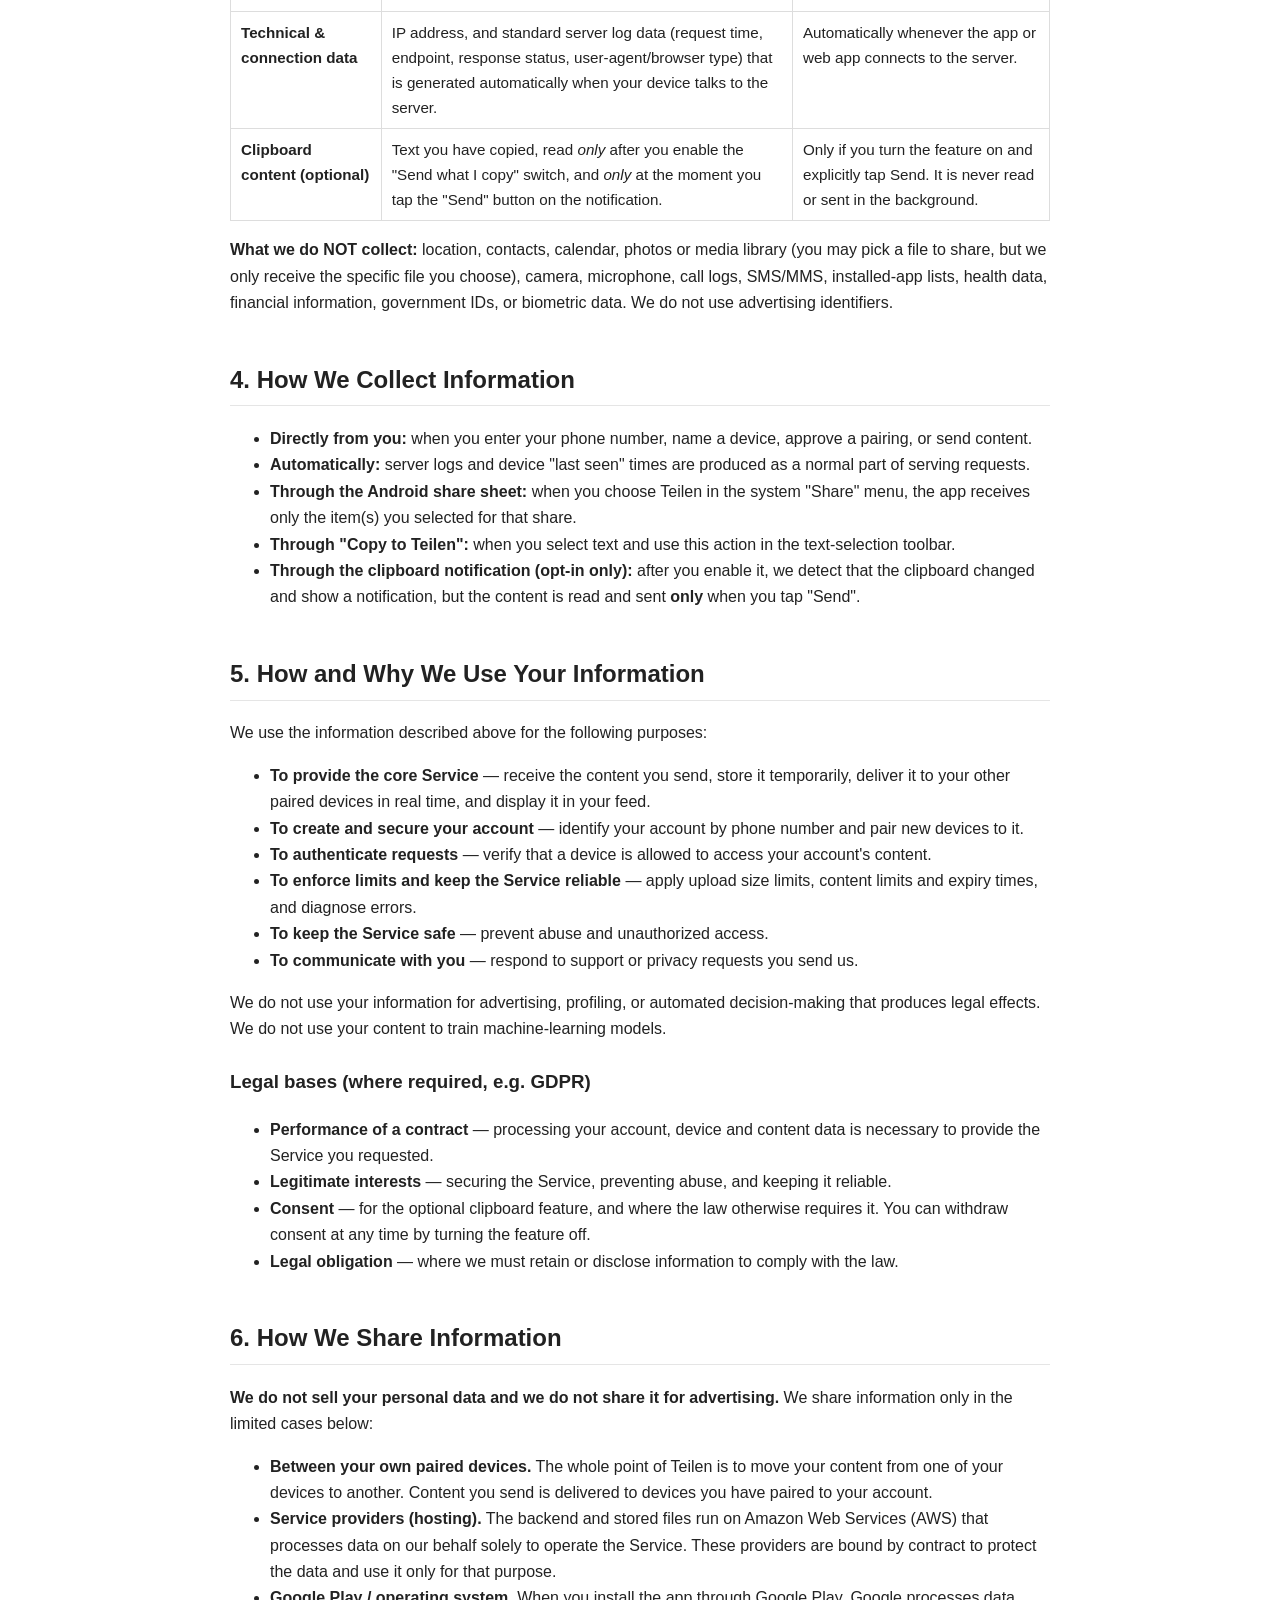
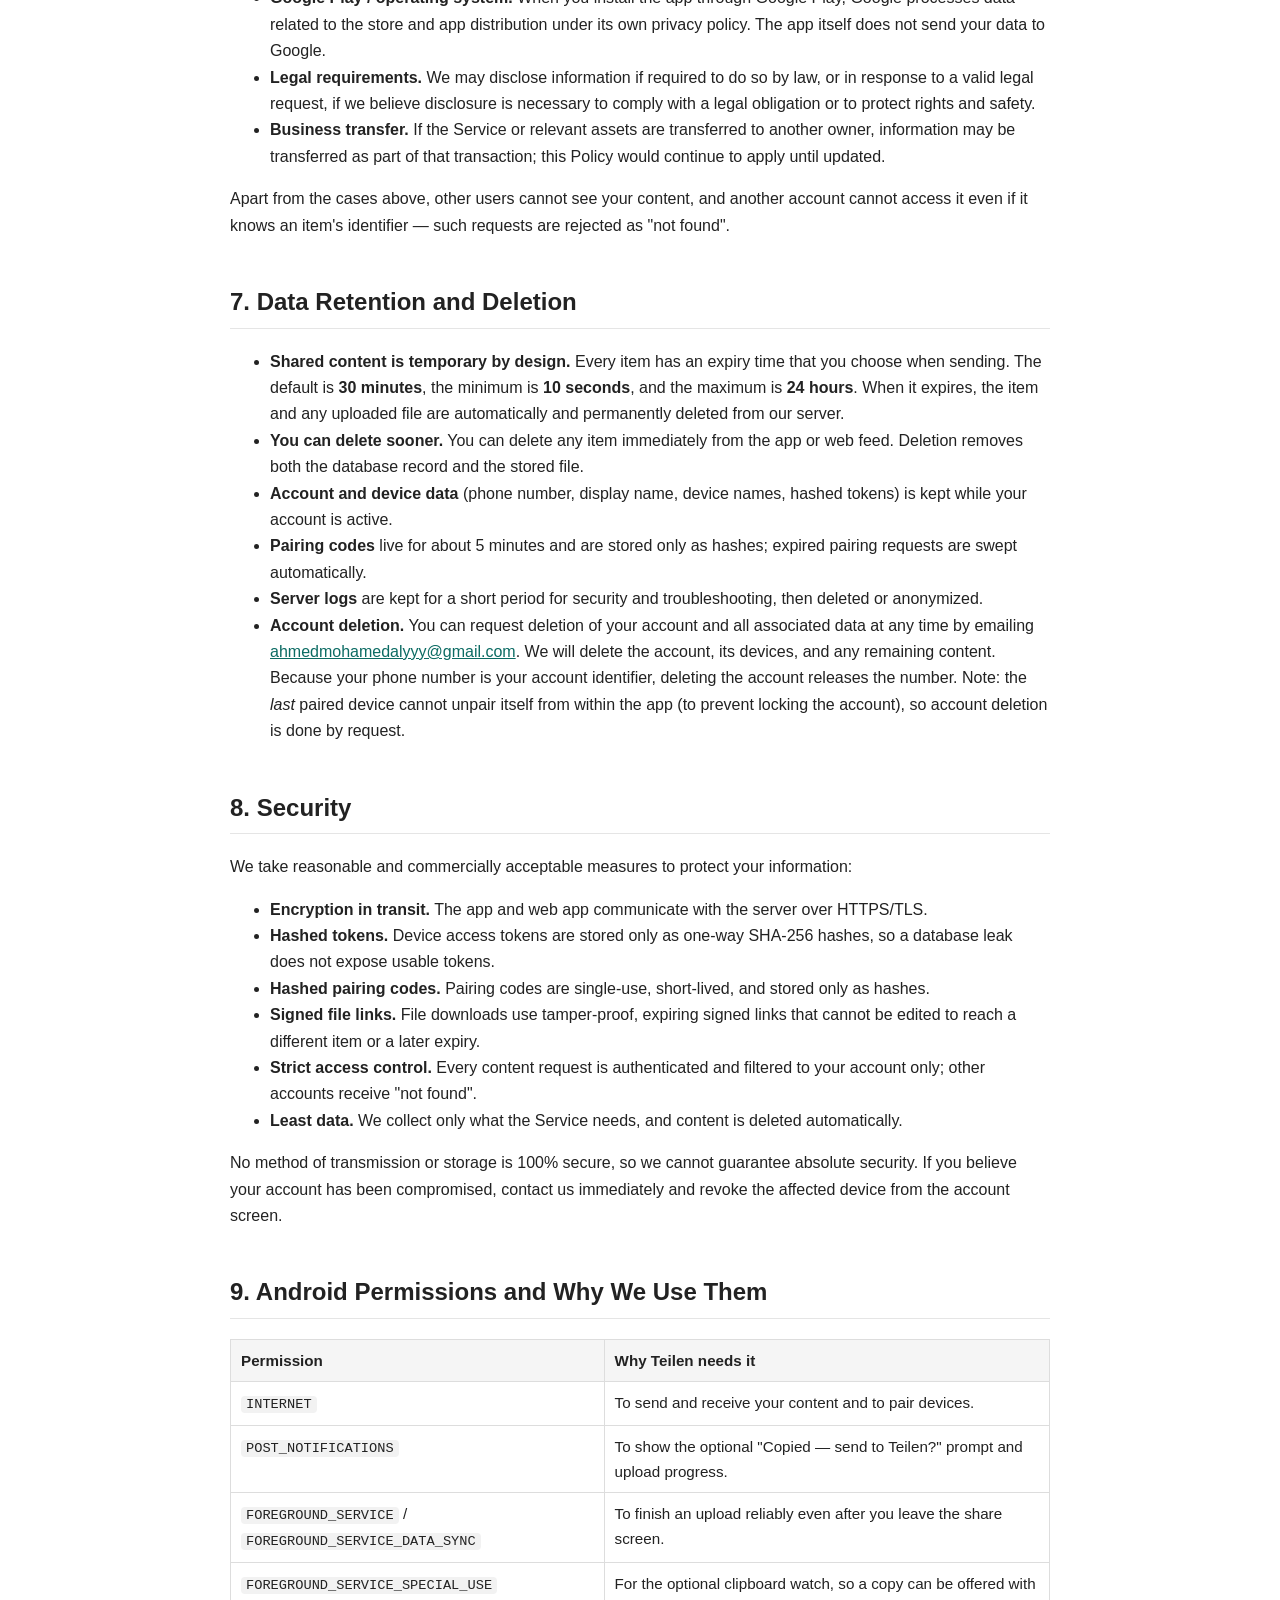
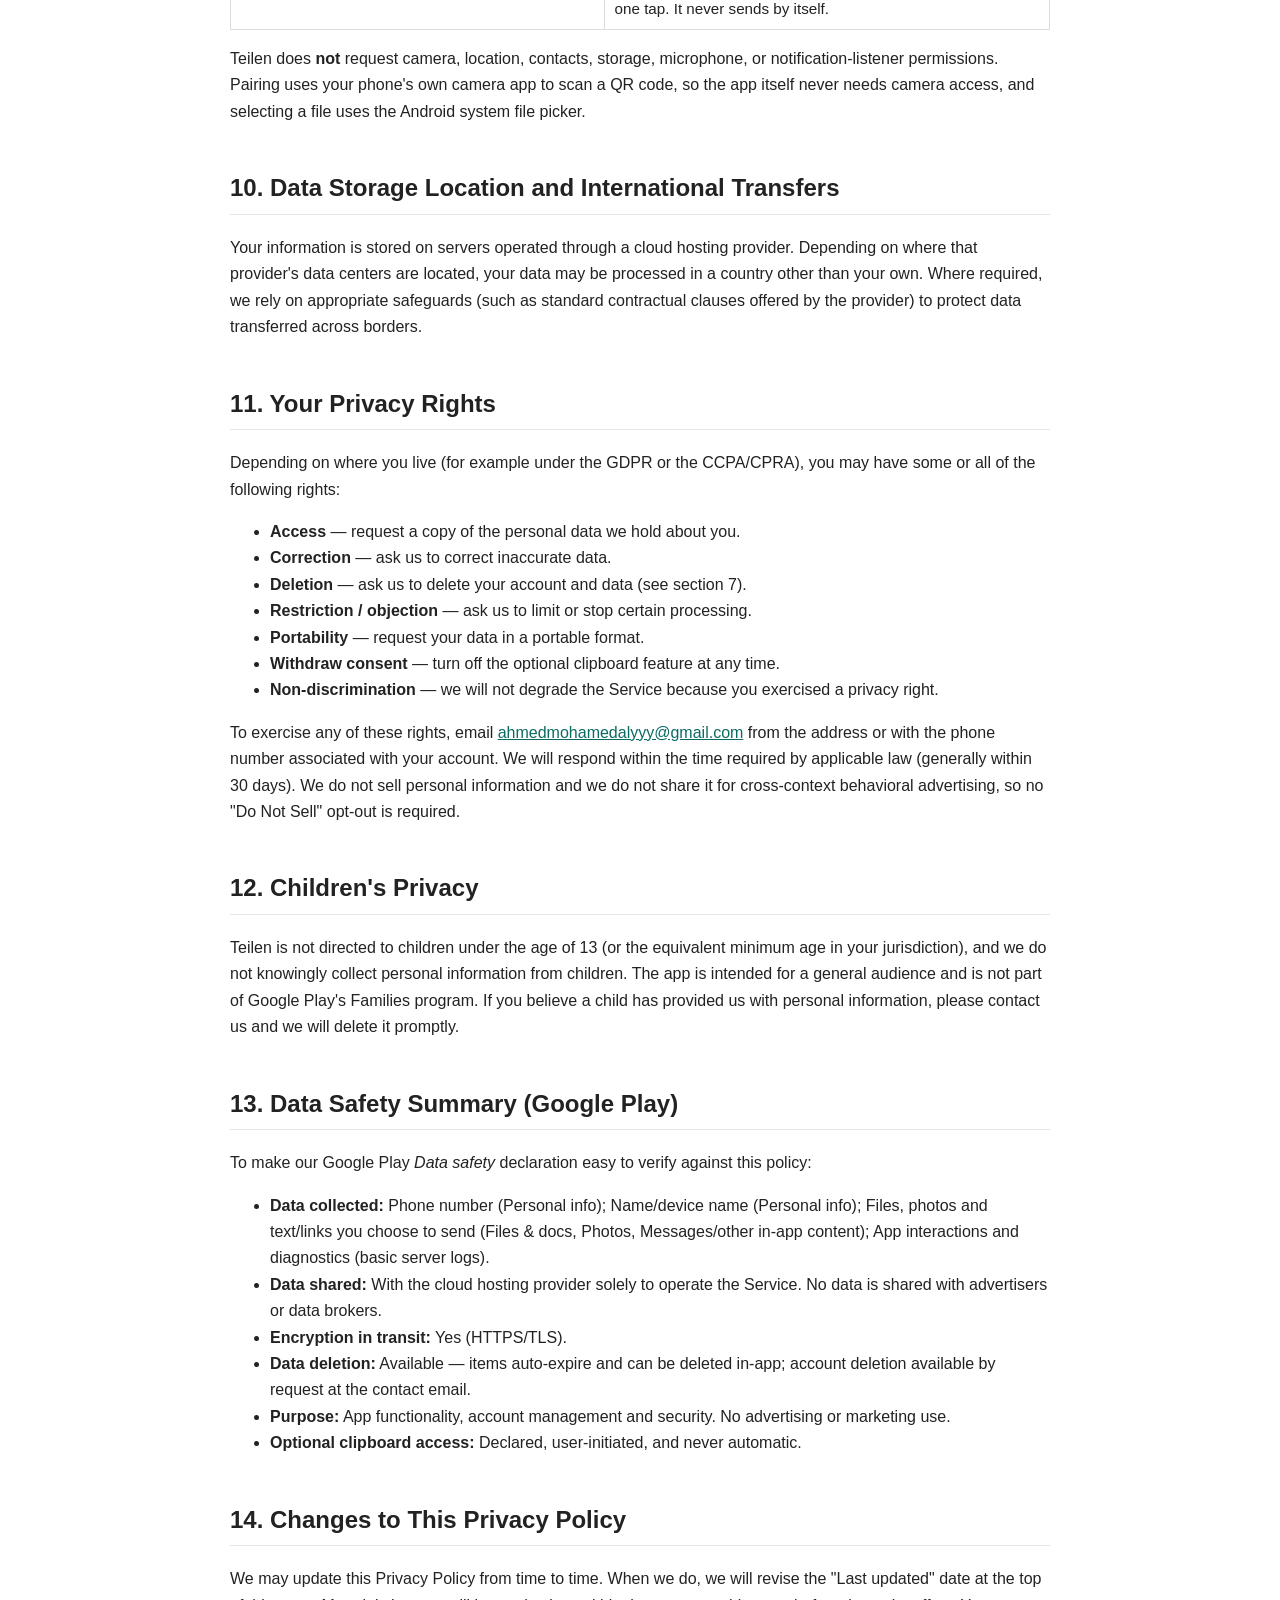
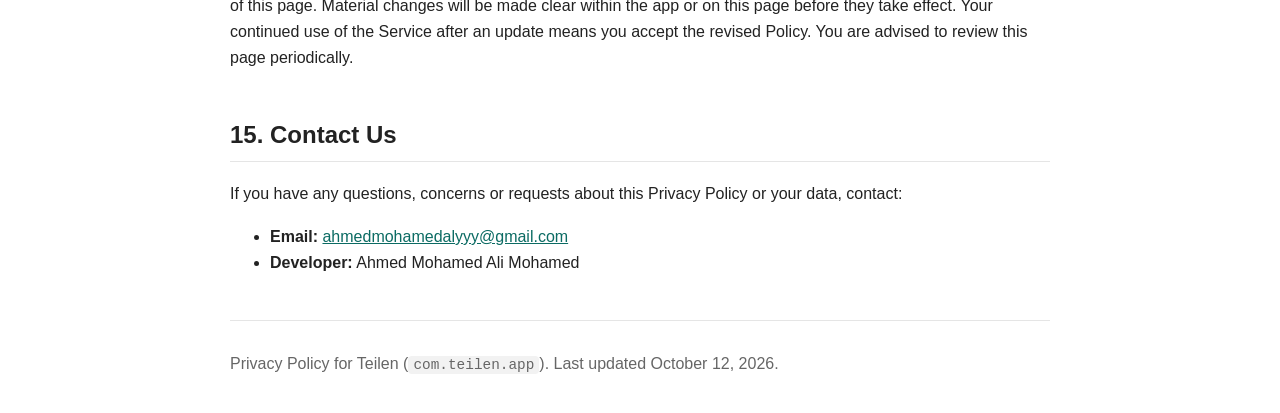
==== commit 1e76e53b: "Correct developer name in Privacy Policy" ====
--- a/Privacy-Policy/index.html
+++ b/Privacy-Policy/index.html
@@ -43,7 +43,7 @@
     <p class="meta">Last updated: <strong>October 12, 2026</strong></p>
 
     <p>
-        This Privacy Policy explains how <strong>Ahmed Ali Mohamed</strong> ("we", "us", "our") collects,
+        This Privacy Policy explains how <strong>Ahmed Mohamed Ali Mohamed</strong> ("we", "us", "our") collects,
         uses, stores, shares and deletes information when you use the <strong>Teilen</strong> mobile
         application (package name <code>com.teilen.app</code>), the Teilen web app, and any related
         services (together, the "Service").
@@ -61,7 +61,7 @@
         The data controller responsible for your information is:
     </p>
     <ul>
-        <li><strong>Developer / company:</strong> Ahmed Ali Mohamed</li>
+        <li><strong>Developer:</strong> Ahmed Mohamed Ali Mohamed</li>
         <li><strong>App:</strong> Teilen</li>
         <li><strong>Contact email:</strong> <a href="mailto:ahmedmohamedalyyy@gmail.com">ahmedmohamedalyyy@gmail.com</a></li>
     </ul>
@@ -299,7 +299,7 @@
     </p>
     <ul>
         <li><strong>Email:</strong> <a href="mailto:ahmedmohamedalyyy@gmail.com">ahmedmohamedalyyy@gmail.com</a></li>
-        <li><strong>Developer:</strong> Ahmed Ali Mohamed</li>
+        <li><strong>Developer:</strong> Ahmed Mohamed Ali Mohamed</li>
     </ul>
 
     <footer>
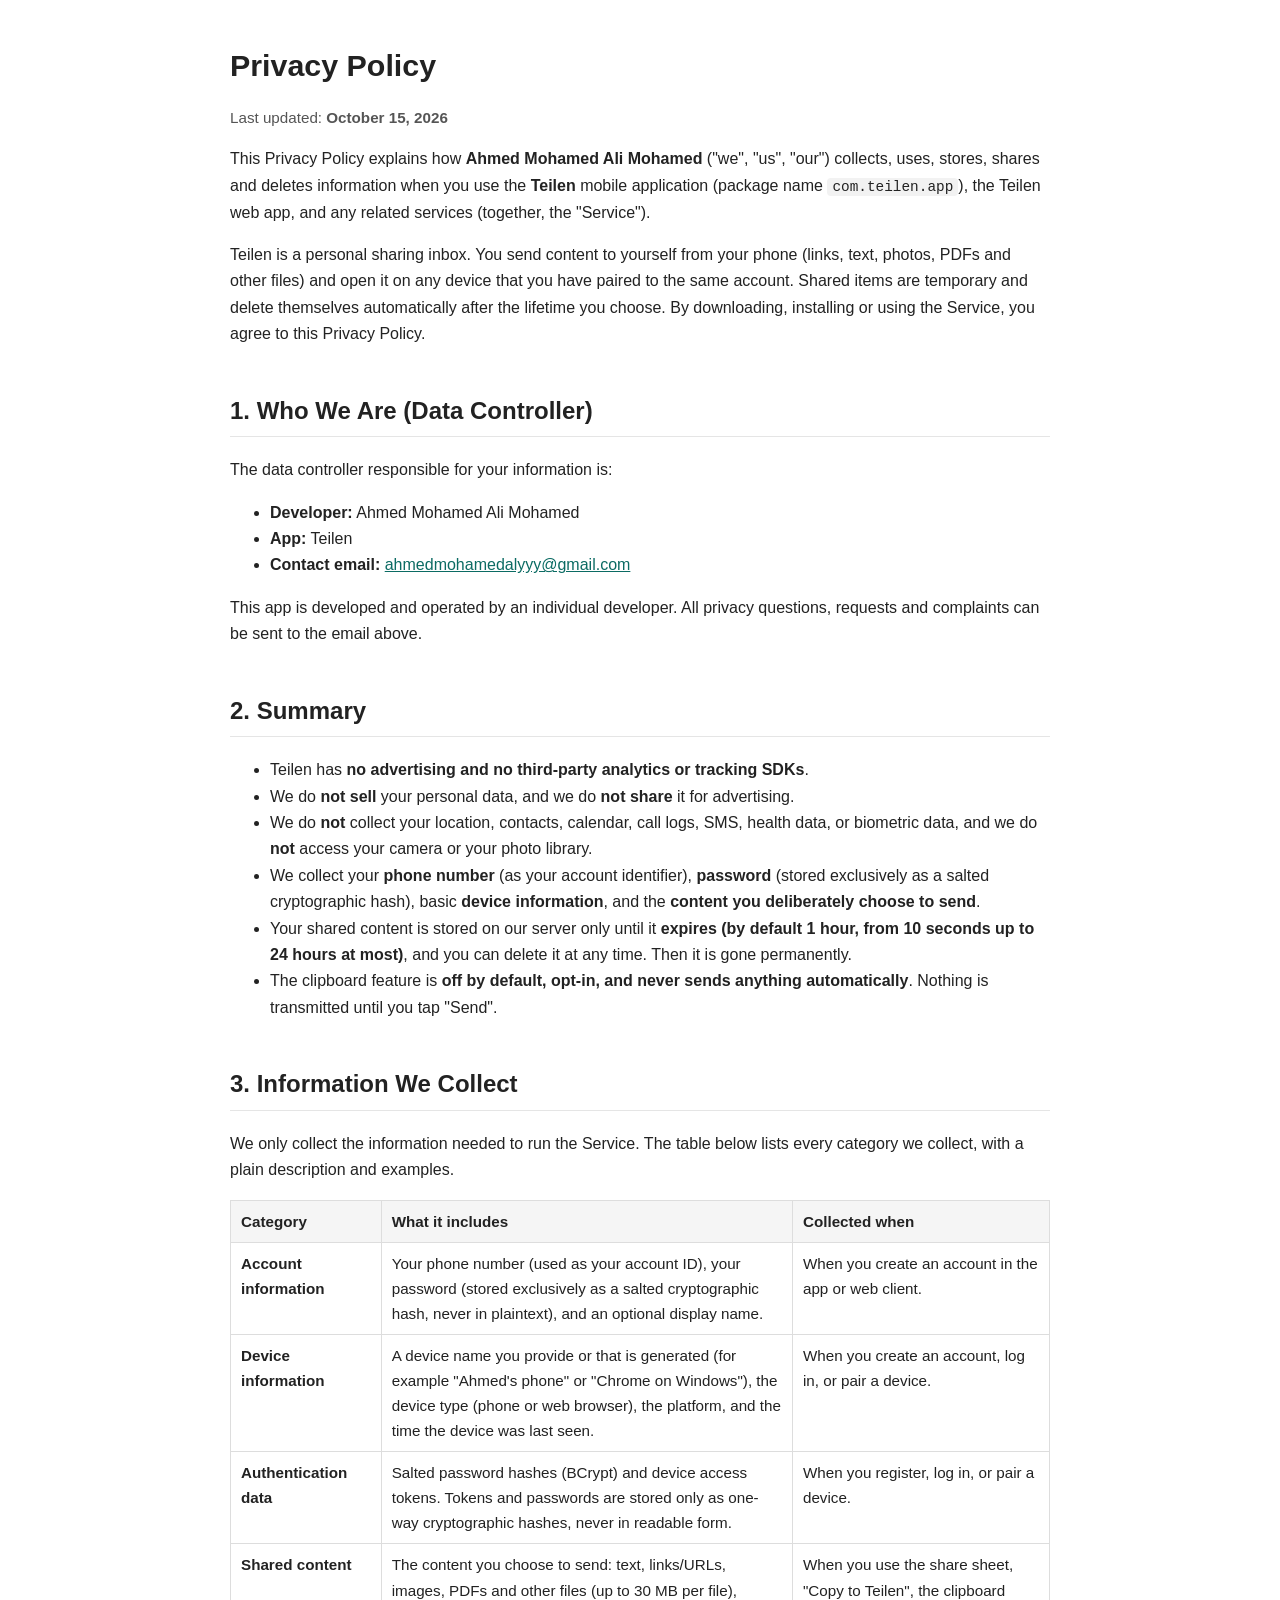
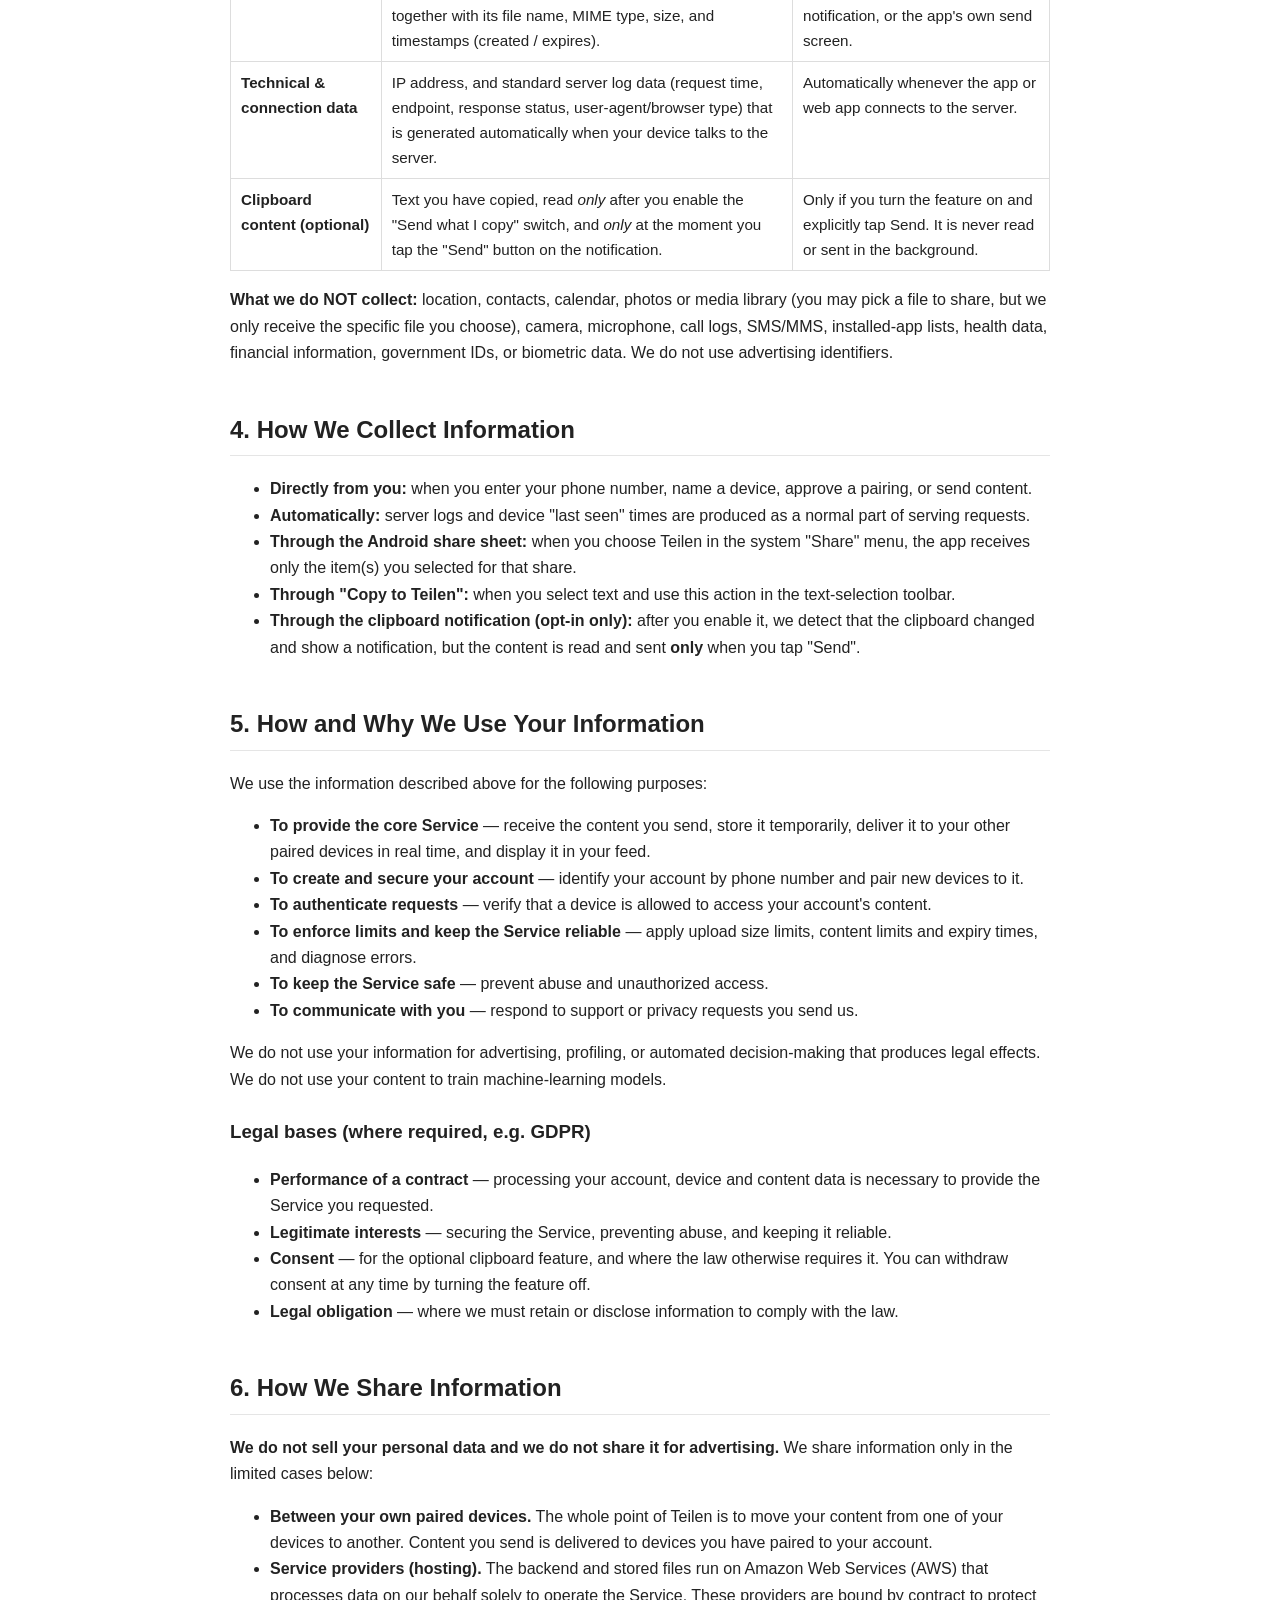
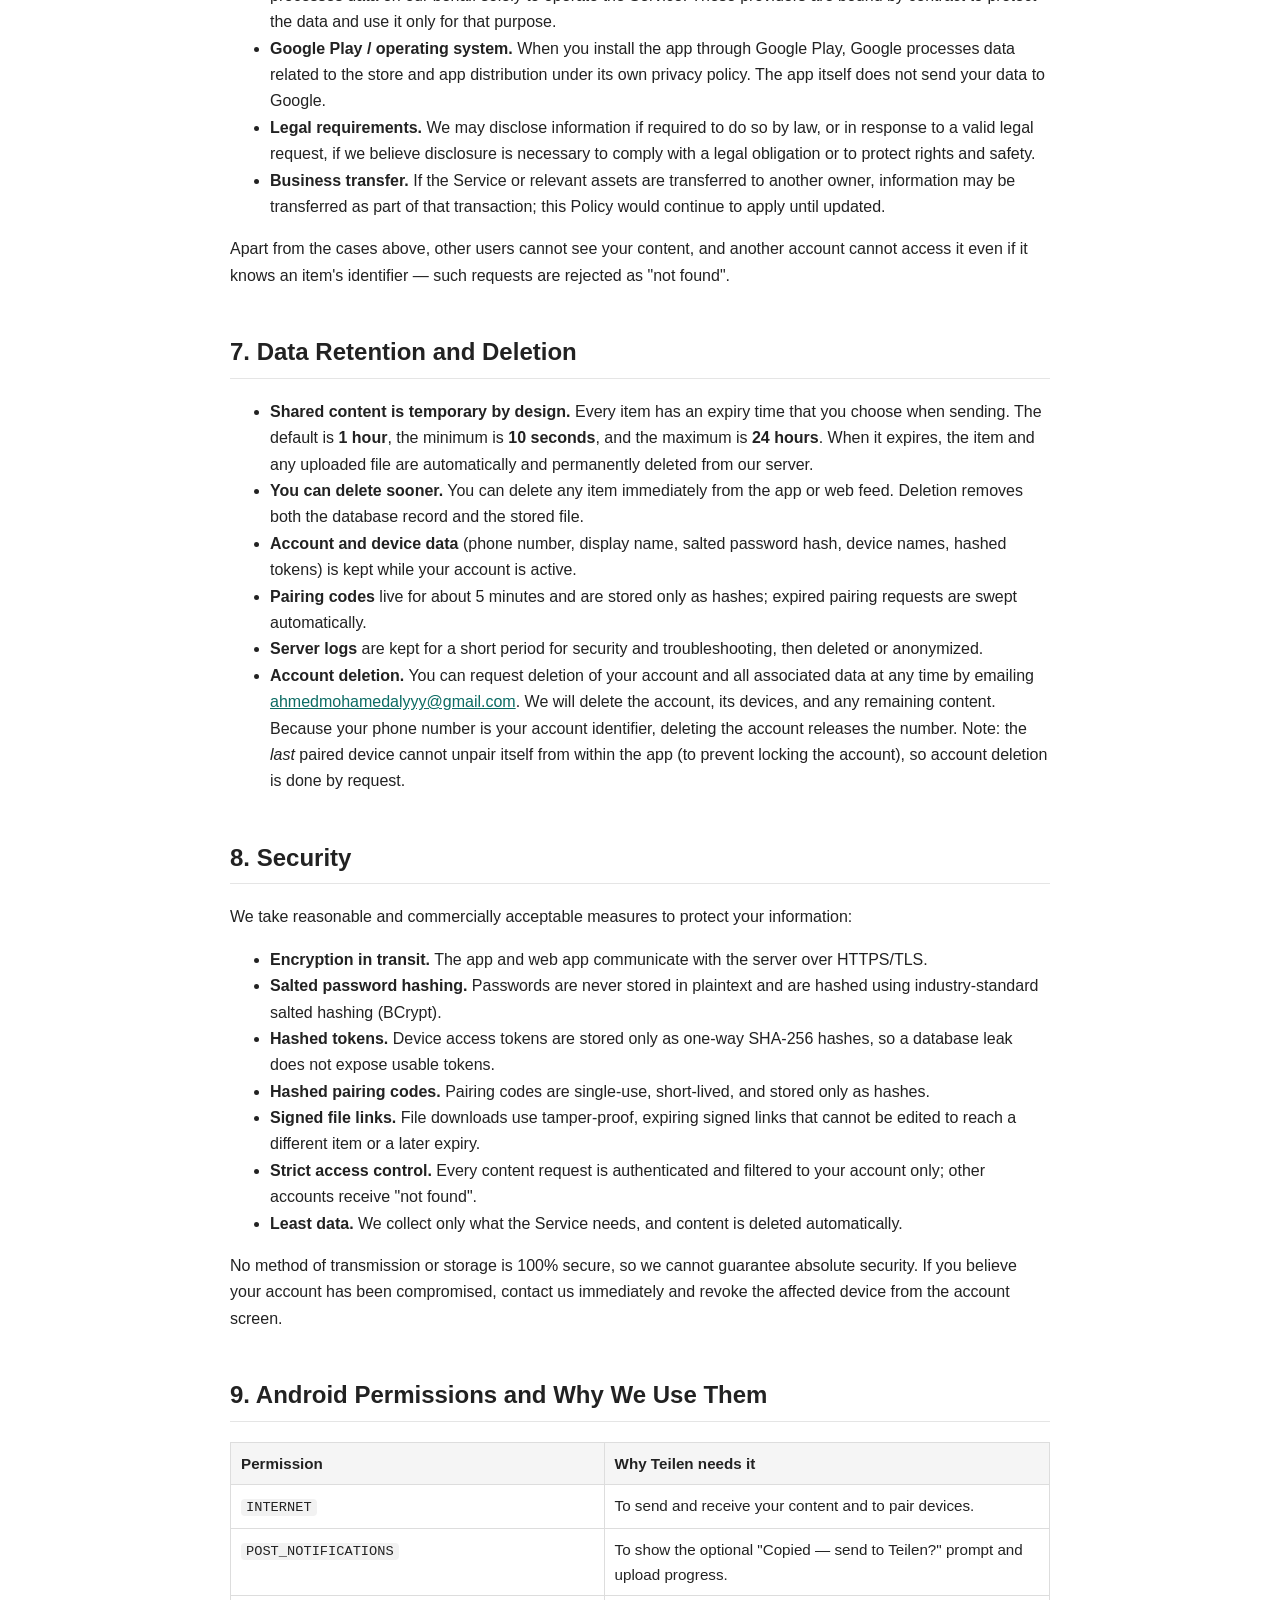
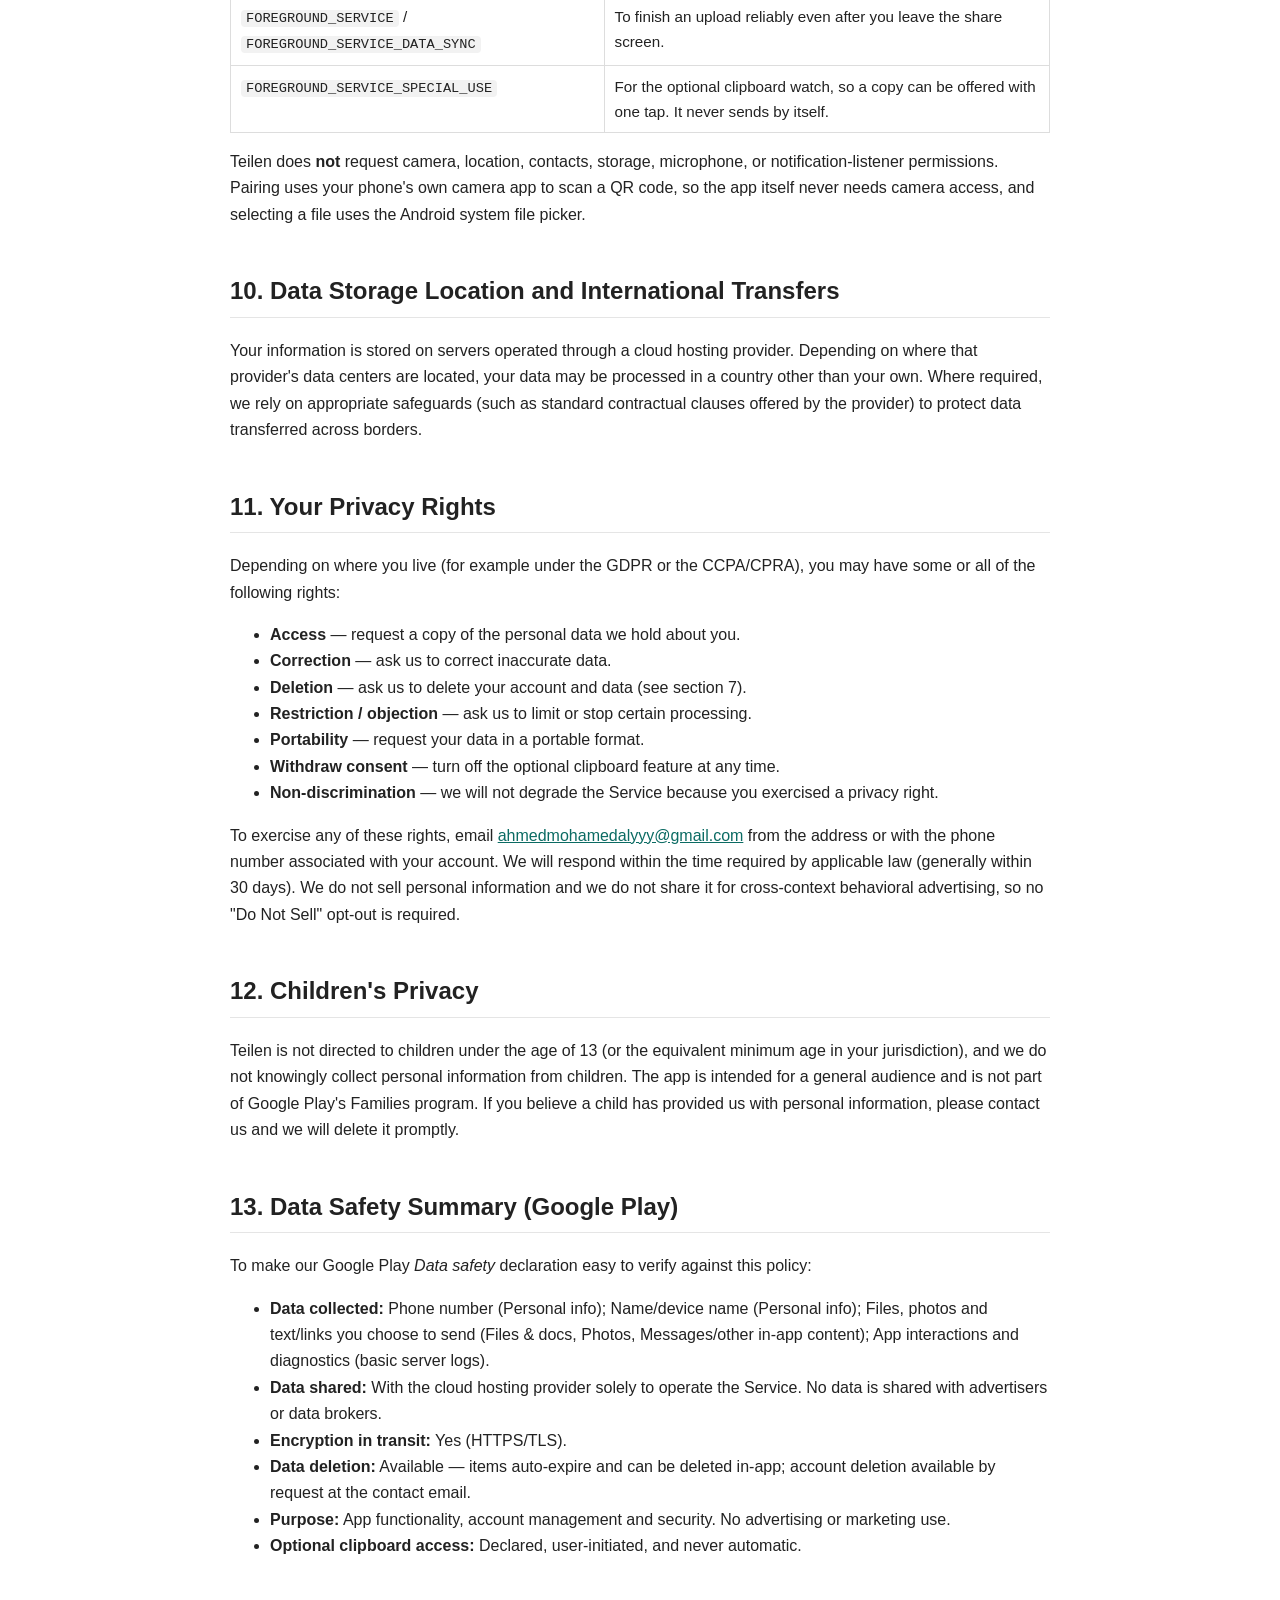
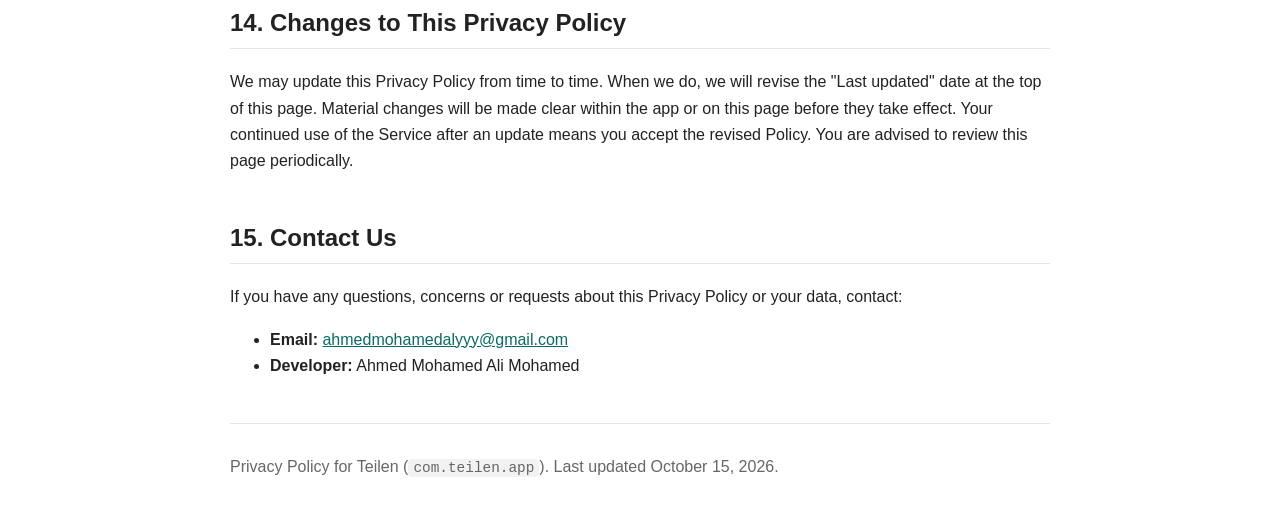
==== commit 3548a440: "feat: add phone number and password authentication, update the mobile app UI." ====
--- a/Privacy-Policy/index.html
+++ b/Privacy-Policy/index.html
@@ -40,7 +40,7 @@
 </head>
 <body>
     <h1>Privacy Policy</h1>
-    <p class="meta">Last updated: <strong>October 12, 2026</strong></p>
+    <p class="meta">Last updated: <strong>October 15, 2026</strong></p>
 
     <p>
         This Privacy Policy explains how <strong>Ahmed Mohamed Ali Mohamed</strong> ("we", "us", "our") collects,
@@ -75,8 +75,8 @@
         <li>Teilen has <strong>no advertising and no third-party analytics or tracking SDKs</strong>.</li>
         <li>We do <strong>not sell</strong> your personal data, and we do <strong>not share</strong> it for advertising.</li>
         <li>We do <strong>not</strong> collect your location, contacts, calendar, call logs, SMS, health data, or biometric data, and we do <strong>not</strong> access your camera or your photo library.</li>
-        <li>We collect your <strong>phone number</strong> (as your account identifier), basic <strong>device information</strong>, and the <strong>content you deliberately choose to send</strong>.</li>
-        <li>Your shared content is stored on our server only until it <strong>expires (by default 30 minutes, from 10 seconds up to 24 hours at most)</strong>, and you can delete it at any time. Then it is gone permanently.</li>
+        <li>We collect your <strong>phone number</strong> (as your account identifier), <strong>password</strong> (stored exclusively as a salted cryptographic hash), basic <strong>device information</strong>, and the <strong>content you deliberately choose to send</strong>.</li>
+        <li>Your shared content is stored on our server only until it <strong>expires (by default 1 hour, from 10 seconds up to 24 hours at most)</strong>, and you can delete it at any time. Then it is gone permanently.</li>
         <li>The clipboard feature is <strong>off by default, opt-in, and never sends anything automatically</strong>. Nothing is transmitted until you tap "Send".</li>
     </ul>
 
@@ -97,18 +97,18 @@
         <tbody>
             <tr>
                 <td><strong>Account information</strong></td>
-                <td>Your phone number (used as your account ID) and an optional display name.</td>
-                <td>When you create an account in the app.</td>
+                <td>Your phone number (used as your account ID), your password (stored exclusively as a salted cryptographic hash, never in plaintext), and an optional display name.</td>
+                <td>When you create an account in the app or web client.</td>
             </tr>
             <tr>
                 <td><strong>Device information</strong></td>
                 <td>A device name you provide or that is generated (for example "Ahmed's phone" or "Chrome on Windows"), the device type (phone or web browser), the platform, and the time the device was last seen.</td>
-                <td>When you create an account or pair a device.</td>
+                <td>When you create an account, log in, or pair a device.</td>
             </tr>
             <tr>
                 <td><strong>Authentication data</strong></td>
-                <td>Device access tokens. Tokens are stored only as one-way SHA-256 hashes, never in readable form.</td>
-                <td>When a device is paired.</td>
+                <td>Salted password hashes (BCrypt) and device access tokens. Tokens and passwords are stored only as one-way cryptographic hashes, never in readable form.</td>
+                <td>When you register, log in, or pair a device.</td>
             </tr>
             <tr>
                 <td><strong>Shared content</strong></td>
@@ -186,9 +186,9 @@
 
     <h2>7. Data Retention and Deletion</h2>
     <ul>
-        <li><strong>Shared content is temporary by design.</strong> Every item has an expiry time that you choose when sending. The default is <strong>30 minutes</strong>, the minimum is <strong>10 seconds</strong>, and the maximum is <strong>24 hours</strong>. When it expires, the item and any uploaded file are automatically and permanently deleted from our server.</li>
+        <li><strong>Shared content is temporary by design.</strong> Every item has an expiry time that you choose when sending. The default is <strong>1 hour</strong>, the minimum is <strong>10 seconds</strong>, and the maximum is <strong>24 hours</strong>. When it expires, the item and any uploaded file are automatically and permanently deleted from our server.</li>
         <li><strong>You can delete sooner.</strong> You can delete any item immediately from the app or web feed. Deletion removes both the database record and the stored file.</li>
-        <li><strong>Account and device data</strong> (phone number, display name, device names, hashed tokens) is kept while your account is active.</li>
+        <li><strong>Account and device data</strong> (phone number, display name, salted password hash, device names, hashed tokens) is kept while your account is active.</li>
         <li><strong>Pairing codes</strong> live for about 5 minutes and are stored only as hashes; expired pairing requests are swept automatically.</li>
         <li><strong>Server logs</strong> are kept for a short period for security and troubleshooting, then deleted or anonymized.</li>
         <li><strong>Account deletion.</strong> You can request deletion of your account and all associated data at any time by emailing <a href="mailto:ahmedmohamedalyyy@gmail.com">ahmedmohamedalyyy@gmail.com</a>. We will delete the account, its devices, and any remaining content. Because your phone number is your account identifier, deleting the account releases the number. Note: the <em>last</em> paired device cannot unpair itself from within the app (to prevent locking the account), so account deletion is done by request.</li>
@@ -200,6 +200,7 @@
     </p>
     <ul>
         <li><strong>Encryption in transit.</strong> The app and web app communicate with the server over HTTPS/TLS.</li>
+        <li><strong>Salted password hashing.</strong> Passwords are never stored in plaintext and are hashed using industry-standard salted hashing (BCrypt).</li>
         <li><strong>Hashed tokens.</strong> Device access tokens are stored only as one-way SHA-256 hashes, so a database leak does not expose usable tokens.</li>
         <li><strong>Hashed pairing codes.</strong> Pairing codes are single-use, short-lived, and stored only as hashes.</li>
         <li><strong>Signed file links.</strong> File downloads use tamper-proof, expiring signed links that cannot be edited to reach a different item or a later expiry.</li>
@@ -303,7 +304,7 @@
     </ul>
 
     <footer>
-        <p>Privacy Policy for Teilen (<code>com.teilen.app</code>). Last updated October 12, 2026.</p>
+        <p>Privacy Policy for Teilen (<code>com.teilen.app</code>). Last updated October 15, 2026.</p>
     </footer>
 </body>
 </html>
